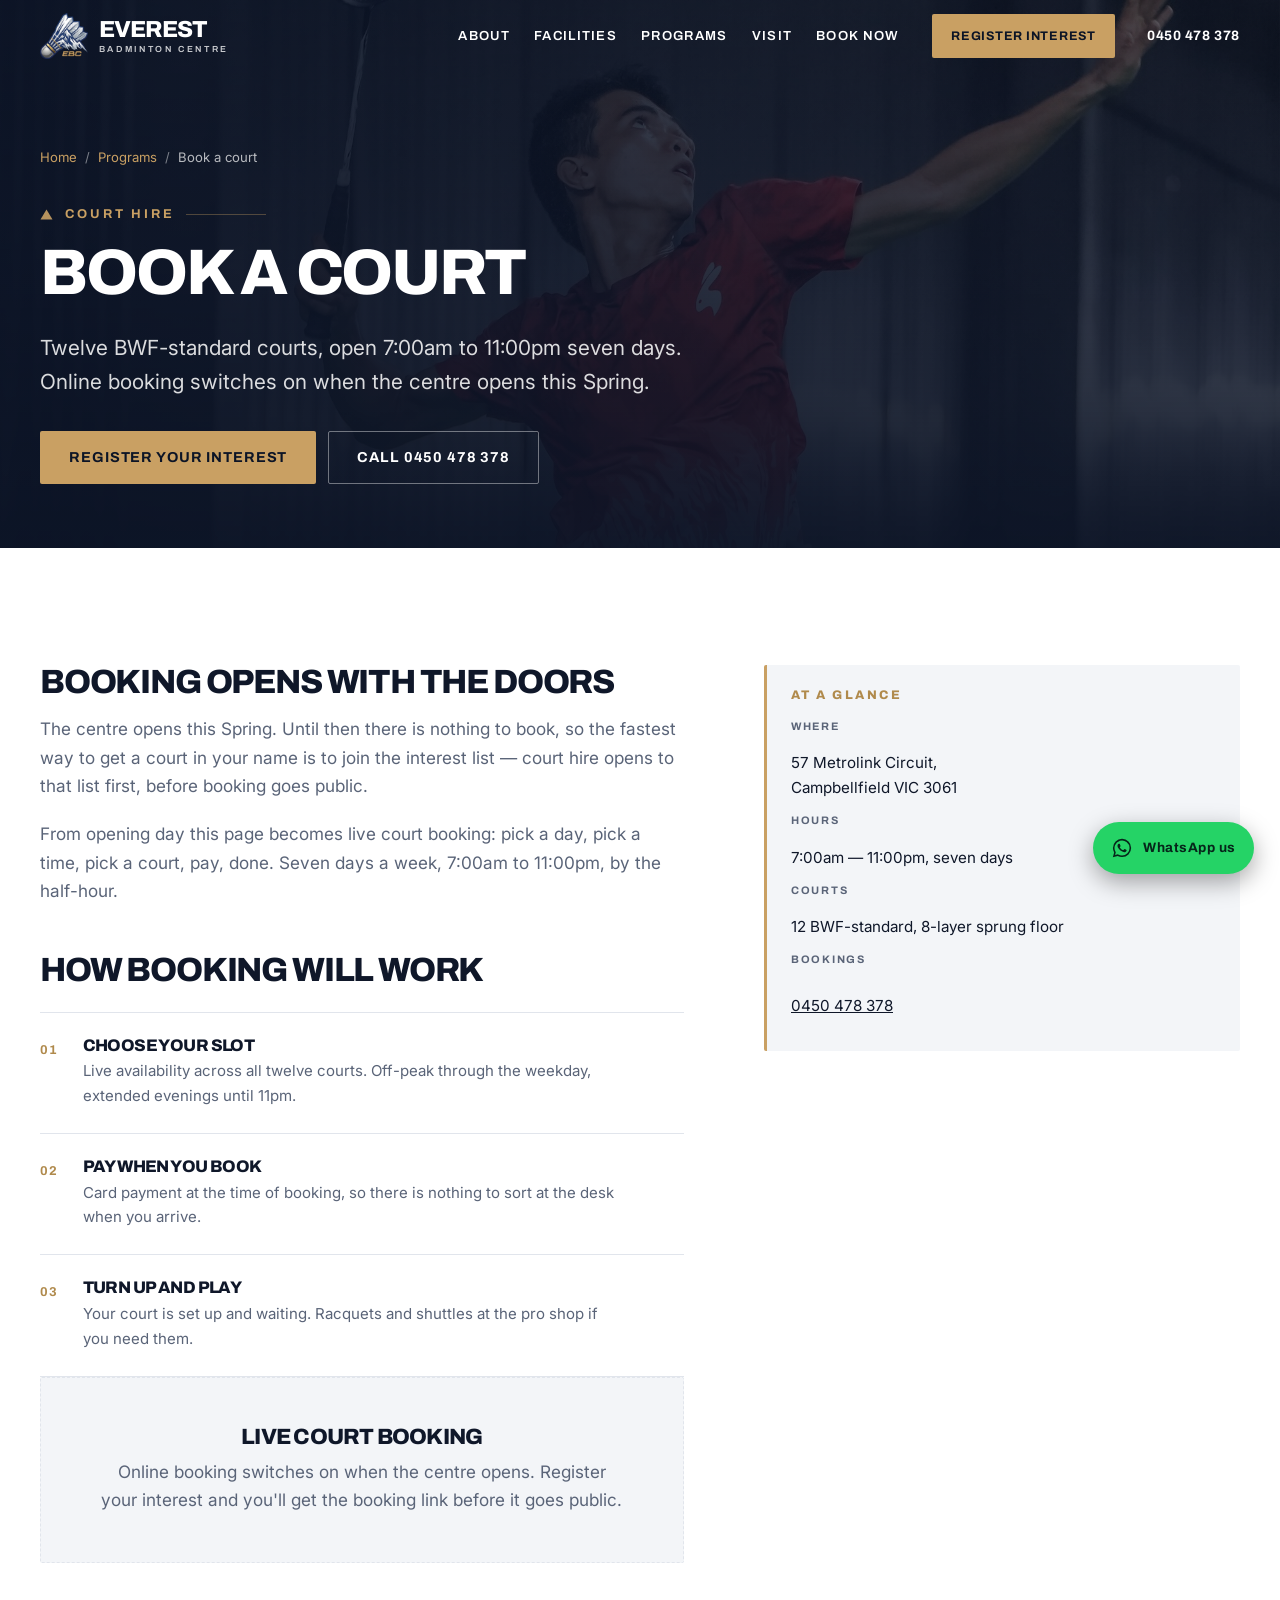
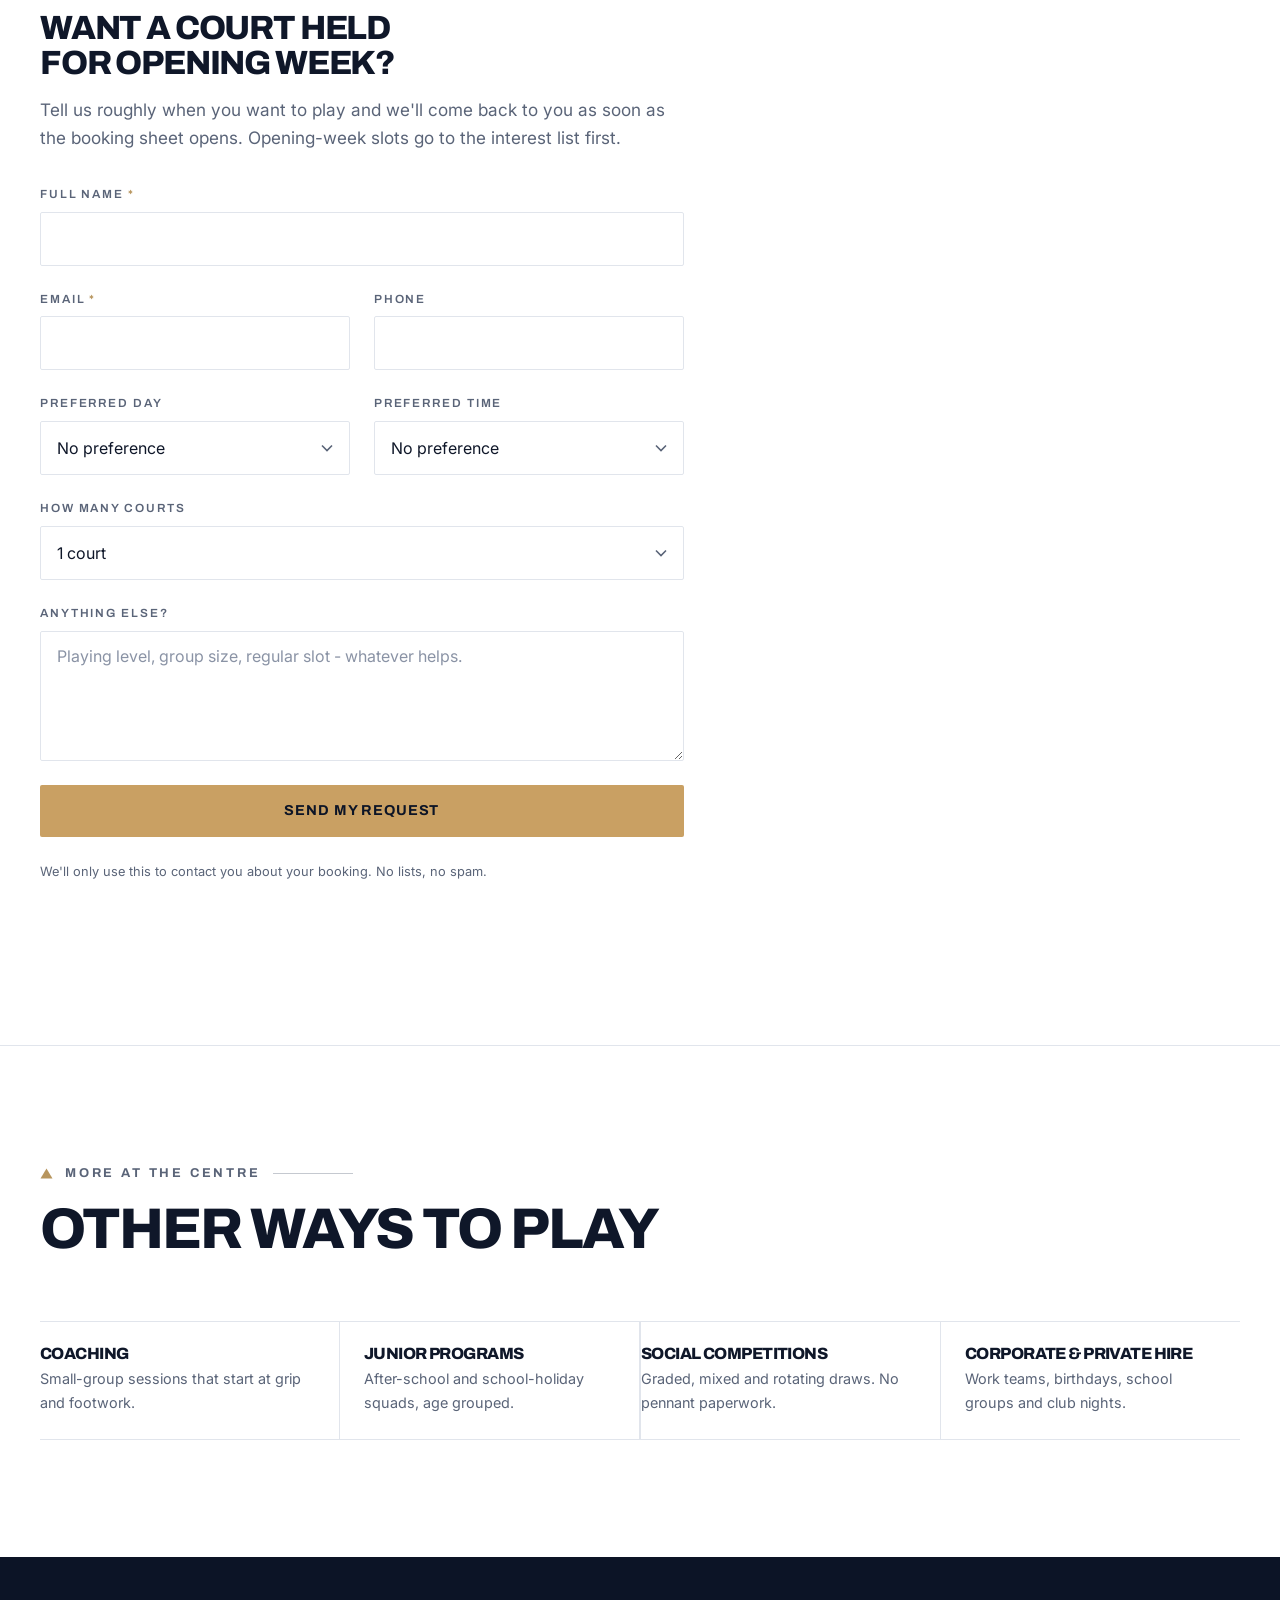
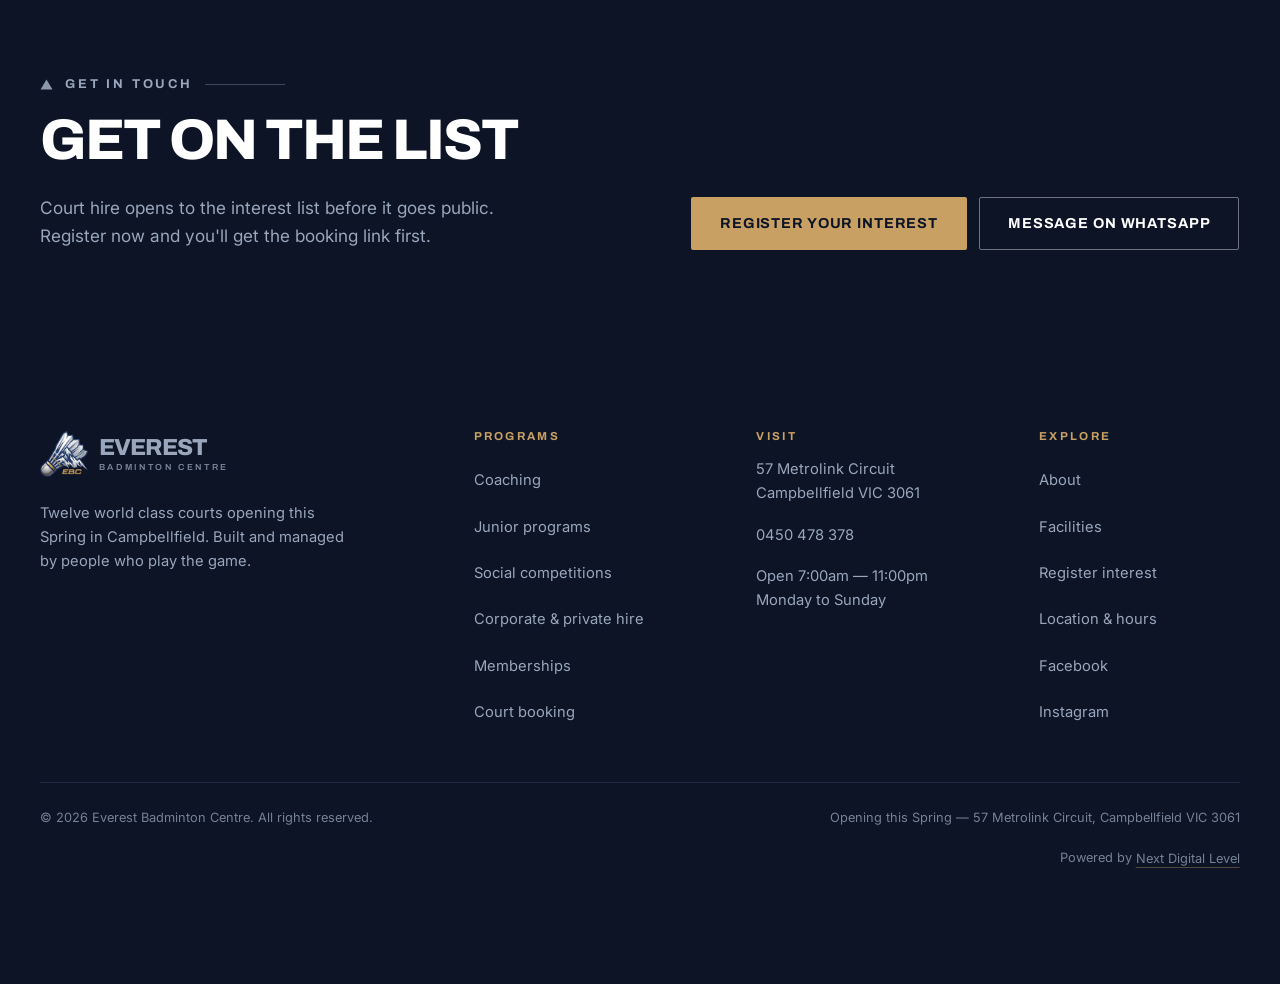
==== booking.html @ b243b45d "Add program pages, booking, WhatsApp button, working form and local SEO Delivers the code half of th" ====
<!DOCTYPE html>
<html lang="en-AU">
<head>
<meta charset="utf-8">
<meta name="viewport" content="width=device-width, initial-scale=1">

<title>Book a Court | Everest Badminton Centre, Campbellfield</title>
<meta name="description" content="Book a badminton court in Campbellfield. Twelve BWF-standard courts, open 7am to 11pm seven days. Online booking opens with the centre this Spring.">
<link rel="canonical" href="https://everestbadmintoncentre.com.au/booking.html">

<!-- Open Graph / social -->
<meta property="og:type" content="website">
<meta property="og:site_name" content="Everest Badminton Centre">
<meta property="og:title" content="Book a Court | Everest Badminton Centre, Campbellfield">
<meta property="og:description" content="Book a badminton court in Campbellfield. Twelve BWF-standard courts, open 7am to 11pm seven days. Online booking opens with the centre this Spring.">
<meta property="og:image" content="https://everestbadmintoncentre.com.au/assets/img/player-smash-closeup.jpg">
<meta property="og:url" content="https://everestbadmintoncentre.com.au/booking.html">
<meta property="og:locale" content="en_AU">
<meta name="twitter:card" content="summary_large_image">
<meta name="theme-color" content="#0C1426">

<link rel="icon" href="assets/img/favicon.svg" type="image/svg+xml">
<link rel="apple-touch-icon" href="assets/img/logo-mark.png">

<link rel="preconnect" href="https://fonts.googleapis.com">
<link rel="preconnect" href="https://fonts.gstatic.com" crossorigin>
<link href="https://fonts.googleapis.com/css2?family=Archivo:wght@500;600;700;800&family=Inter:wght@400;500;600&display=swap" rel="stylesheet">

<link rel="stylesheet" href="assets/css/style.css">

<!-- If JS is unavailable, scroll-reveal elements must not stay hidden. -->
<noscript><style>.reveal{opacity:1 !important;transform:none !important}</style></noscript>
<script type="application/ld+json">
{
  "@context": "https://schema.org",
  "@type": "WebPage",
  "name": "Court booking at Everest Badminton Centre",
  "description": "Book a badminton court at Everest Badminton Centre, Campbellfield.",
  "url": "https://everestbadmintoncentre.com.au/booking.html",
  "isPartOf": { "@type": "WebSite", "name": "Everest Badminton Centre", "url": "https://everestbadmintoncentre.com.au/" },
  "about": {
    "@type": "SportsActivityLocation",
    "name": "Everest Badminton Centre",
    "address": {
      "@type": "PostalAddress",
      "streetAddress": "57 Metrolink Circuit",
      "addressLocality": "Campbellfield",
      "addressRegion": "VIC",
      "postalCode": "3061",
      "addressCountry": "AU"
    },
    "telephone": "+61450478378"
  }
}
</script>
</head>

<body>

<a class="skip-link" href="#main">Skip to content</a>

<!-- ============================================================
     STICKY HEADER
     ============================================================ -->
<header class="site-header" id="siteHeader">
  <div class="shell header__inner">

    <a class="logo" href="index.html" aria-label="Everest Badminton Centre — home">
      <img class="logo__mark" src="assets/img/logo-mark.png" alt="" width="520" height="506" decoding="async">
      <span class="logo__type">
        <span class="logo__name">Everest</span>
        <span class="logo__sub">Badminton Centre</span>
      </span>
    </a>

    <nav class="nav" id="primaryNav" aria-label="Primary">
      <ul class="nav__list">
        <li><a href="index.html#about">About</a></li>
        <li><a href="index.html#facilities">Facilities</a></li>
        <li><a href="index.html#programs">Programs</a></li>
        <li><a href="index.html#contact">Visit</a></li>
        <li><a href="booking.html">Book Now</a></li>
      </ul>
      <a class="btn btn--accent btn--sm nav__cta" href="index.html#book">Register interest</a>
      <a class="nav__phone" href="tel:+61450478378">0450 478 378</a>
    </nav>

    <button class="burger" id="burger" type="button" aria-expanded="false" aria-controls="primaryNav" aria-label="Open menu">
      <span class="burger__bar"></span>
      <span class="burger__bar"></span>
    </button>

  </div>
</header>

<main id="main">

<!-- PAGE HERO -->
<section class="page-hero">
  <div class="page-hero__media">
    <img src="assets/img/player-smash-closeup.jpg" alt="A player reaching high into an overhead smash on an indoor court" width="2000" height="1200" fetchpriority="high" decoding="async">
  </div>
  <div class="shell">
    <nav class="crumbs" aria-label="Breadcrumb">
      <ol>
        <li><a href="index.html">Home</a></li>
        <li><a href="index.html#programs">Programs</a></li>
        <li><span aria-current="page">Book a court</span></li>
      </ol>
    </nav>
    <p class="eyebrow eyebrow--light"><span class="eyebrow__peak" aria-hidden="true"></span>Court hire</p>
    <h1 class="page-hero__title">Book a court</h1>
    <p class="page-hero__lede">Twelve BWF-standard courts, open 7:00am to 11:00pm seven days. Online booking switches on when the centre opens this Spring.</p>
    <div class="page-hero__actions">
      <a class="btn btn--accent" href="index.html#book">Register your interest</a>
      <a class="btn btn--ghost" href="tel:+61450478378">Call 0450 478 378</a>
    </div>
  </div>
</section>

<!-- PRE-OPENING NOTICE + BOOKING SLOT -->
<section class="section section--light">
  <div class="shell page-grid">
    <div class="prose reveal">

      <h2>Booking opens with the doors</h2>
      <p>The centre opens this Spring. Until then there is nothing to book, so the fastest way to get a court
        in your name is to join the interest list — court hire opens to that list first, before booking goes
        public.</p>
      <p>From opening day this page becomes live court booking: pick a day, pick a time, pick a court, pay,
        done. Seven days a week, 7:00am to 11:00pm, by the half-hour.</p>

      <h2>How booking will work</h2>
      <ol class="steps">
        <li><span class="steps__n">01</span>
          <div><h3>Choose your slot</h3>
          <p>Live availability across all twelve courts. Off-peak through the weekday, extended evenings until
            11pm.</p></div></li>
        <li><span class="steps__n">02</span>
          <div><h3>Pay when you book</h3>
          <p>Card payment at the time of booking, so there is nothing to sort at the desk when you arrive.</p></div></li>
        <li><span class="steps__n">03</span>
          <div><h3>Turn up and play</h3>
          <p>Your court is set up and waiting. Racquets and shuttles at the pro shop if you need them.</p></div></li>
      </ol>

      <!-- ============================================================
           COURT BOOKING SYSTEM
           Drop the provider's embed (iframe or script) inside this
           block when the booking account is live, then delete the
           .booking-slot placeholder below.
           ============================================================ -->
      <div class="booking-slot" id="bookingEmbed">
        <h2>Live court booking</h2>
        <p>Online booking switches on when the centre opens. Register your interest and you'll get the booking
          link before it goes public.</p>
      </div>

      <h2>Want a court held for opening week?</h2>
      <p>Tell us roughly when you want to play and we'll come back to you as soon as the booking sheet opens.
        Opening-week slots go to the interest list first.</p>

      <form class="form form--light reveal" id="bookingForm" novalidate>
        <div class="form__row">
          <label for="b-name">Full name <span aria-hidden="true">*</span></label>
          <input type="text" id="b-name" name="name" autocomplete="name" required>
        </div>

        <div class="form__split">
          <div class="form__row">
            <label for="b-email">Email <span aria-hidden="true">*</span></label>
            <input type="email" id="b-email" name="email" autocomplete="email" required>
          </div>
          <div class="form__row">
            <label for="b-phone">Phone</label>
            <input type="tel" id="b-phone" name="phone" autocomplete="tel" inputmode="tel">
          </div>
        </div>

        <div class="form__split">
          <div class="form__row">
            <label for="b-day">Preferred day</label>
            <select id="b-day" name="day">
              <option value="">No preference</option>
              <option>Monday</option><option>Tuesday</option><option>Wednesday</option>
              <option>Thursday</option><option>Friday</option><option>Saturday</option><option>Sunday</option>
            </select>
          </div>
          <div class="form__row">
            <label for="b-time">Preferred time</label>
            <select id="b-time" name="time">
              <option value="">No preference</option>
              <option>Morning (7am - 12pm)</option>
              <option>Afternoon (12pm - 4pm)</option>
              <option>Evening (4pm - 11pm)</option>
            </select>
          </div>
        </div>

        <div class="form__row">
          <label for="b-courts">How many courts</label>
          <select id="b-courts" name="courts">
            <option>1 court</option><option>2 courts</option><option>3 to 5 courts</option>
            <option>6 or more (group or corporate)</option>
          </select>
        </div>

        <div class="form__row">
          <label for="b-message">Anything else?</label>
          <textarea id="b-message" name="message" rows="4"
                    placeholder="Playing level, group size, regular slot - whatever helps."></textarea>
        </div>

        <button class="btn btn--accent btn--full" type="submit">Send my request</button>
        <p class="form__fine">We'll only use this to contact you about your booking. No lists, no spam.</p>
        <p class="form__status" id="bookingStatus" role="status" aria-live="polite"></p>
      </form>

    </div>

    <aside class="page-grid__aside reveal">
      <div class="factcard">
        <h2>At a glance</h2>
        <dl>
          <dt>Where</dt>
          <dd>57 Metrolink Circuit,<br>Campbellfield VIC 3061</dd>
          <dt>Hours</dt>
          <dd>7:00am &mdash; 11:00pm, seven days</dd>
          <dt>Courts</dt>
          <dd>12 BWF-standard, 8-layer sprung floor</dd>
          <dt>Bookings</dt>
          <dd><a href="tel:+61450478378">0450 478 378</a></dd>
        </dl>
      </div>
    </aside>
  </div>
</section>

<!-- CROSS LINKS -->
<section class="section section--light">
  <div class="shell">
    <div class="section__head reveal">
      <p class="eyebrow"><span class="eyebrow__peak" aria-hidden="true"></span>More at the centre</p>
      <h2 class="h2">Other ways to play</h2>
    </div>
    <div class="crosslinks">
      <a class="crosslink reveal" href="coaching.html">
        <h3>Coaching</h3>
        <p>Small-group sessions that start at grip and footwork.</p>
      </a>
      <a class="crosslink reveal" href="juniors.html">
        <h3>Junior programs</h3>
        <p>After-school and school-holiday squads, age grouped.</p>
      </a>
      <a class="crosslink reveal" href="social-competitions.html">
        <h3>Social competitions</h3>
        <p>Graded, mixed and rotating draws. No pennant paperwork.</p>
      </a>
      <a class="crosslink reveal" href="corporate.html">
        <h3>Corporate &amp; private hire</h3>
        <p>Work teams, birthdays, school groups and club nights.</p>
      </a>
    </div>
  </div>
</section>

<!-- CLOSING CTA -->
<section class="cta-band">
  <div class="shell cta-band__inner">
    <div class="reveal">
      <p class="eyebrow eyebrow--light"><span class="eyebrow__peak" aria-hidden="true"></span>Get in touch</p>
      <h2 class="h2 h2--light">Get on the list</h2>
      <p>Court hire opens to the interest list before it goes public. Register now and you'll get the booking link first.</p>
    </div>
    <div class="cta-band__actions reveal">
      <a class="btn btn--accent" href="index.html#book">Register your interest</a>
      <a class="btn btn--ghost" href="https://wa.me/61450478378" target="_blank" rel="noopener">Message on WhatsApp</a>
    </div>
  </div>
</section>
</main>

<!-- ============================================================
     FOOTER
     ============================================================ -->
<footer class="site-footer">
  <div class="shell">

    <div class="footer__top">

      <div class="footer__brand">
        <a class="logo logo--footer" href="index.html" aria-label="Everest Badminton Centre — home">
          <img class="logo__mark" src="assets/img/logo-mark.png" alt="" width="520" height="506" loading="lazy" decoding="async">
          <span class="logo__type">
            <span class="logo__name">Everest</span>
            <span class="logo__sub">Badminton Centre</span>
          </span>
        </a>
        <p class="footer__blurb">Twelve world class courts opening this Spring in Campbellfield. Built and
          managed by people who play the game.</p>
      </div>

      <nav class="footer__nav" aria-label="Programs">
        <h2 class="footer__h">Programs</h2>
        <ul>
          <li><a href="coaching.html">Coaching</a></li>
          <li><a href="juniors.html">Junior programs</a></li>
          <li><a href="social-competitions.html">Social competitions</a></li>
          <li><a href="corporate.html">Corporate &amp; private hire</a></li>
          <li><a href="memberships.html">Memberships</a></li>
          <li><a href="booking.html">Court booking</a></li>
        </ul>
      </nav>

      <div class="footer__col">
        <h2 class="footer__h">Visit</h2>
        <address>
          57 Metrolink Circuit<br>
          Campbellfield VIC 3061
        </address>
        <p><a href="tel:+61450478378">0450 478 378</a></p>
        <p class="footer__hours">Open 7:00am — 11:00pm<br>Monday to Sunday</p>
      </div>

      <div class="footer__col">
        <h2 class="footer__h">Explore</h2>
        <ul>
          <li><a href="index.html#about">About</a></li>
          <li><a href="index.html#facilities">Facilities</a></li>
          <li><a href="index.html#book">Register interest</a></li>
          <li><a href="index.html#contact">Location &amp; hours</a></li>
          <li><a href="https://www.facebook.com/profile.php?id=61590398226767" target="_blank" rel="noopener noreferrer">Facebook</a></li>
          <li><a href="https://www.instagram.com/ebc.everestbadminton/" target="_blank" rel="noopener noreferrer">Instagram</a></li>
        </ul>
      </div>

    </div>

    <div class="footer__base">
      <p>&copy; <span id="year">2026</span> Everest Badminton Centre. All rights reserved.</p>
      <p class="footer__abn">Opening this Spring — 57 Metrolink Circuit, Campbellfield VIC 3061</p>
      <p class="footer__credit">
        Powered by
        <a href="https://nextdigitalevel.com/" target="_blank" rel="noopener">Next Digital Level</a>
      </p>
    </div>

  </div>
</footer>

<!-- Mobile overlay menu -->
<div class="overlay" id="overlay" hidden>
  <nav class="overlay__nav" aria-label="Mobile">
    <ul>
      <li><a href="index.html#about">About</a></li>
      <li><a href="index.html#facilities">Facilities</a></li>
      <li><a href="index.html#programs">Programs</a></li>
      <li><a href="index.html#contact">Visit</a></li>
      <li><a href="booking.html">Book Now</a></li>
    </ul>
    <a class="btn btn--accent" href="index.html#book">Register your interest</a>
    <a class="overlay__phone" href="tel:+61450478378">0450 478 378</a>
  </nav>
</div>

<!-- Sticky announcement bar, mobile only -->
<div class="sticky-bar" aria-label="Opening announcement">
  <p><strong>Opening this Spring</strong> — 57 Metrolink Circuit, Campbellfield VIC 3061</p>
  <a class="sticky-bar__cta" href="index.html#book">Register</a>
</div>

<!-- WhatsApp enquiry button -->
<a class="wa-float" id="waFloat"
   href="https://wa.me/61450478378?text=Hi%20Everest%20Badminton%20Centre%2C%20I%27d%20like%20to%20ask%20about%20"
   target="_blank" rel="noopener" aria-label="Message us on WhatsApp">
  <svg viewBox="0 0 24 24" aria-hidden="true" focusable="false">
    <path d="M12.04 2A9.9 9.9 0 0 0 2.1 11.9a9.8 9.8 0 0 0 1.36 4.98L2 22l5.25-1.37a9.9 9.9 0 0 0 4.79 1.22h.01a9.9 9.9 0 0 0 9.93-9.9A9.9 9.9 0 0 0 12.04 2Zm0 18.13h-.01a8.2 8.2 0 0 1-4.19-1.15l-.3-.18-3.12.82.83-3.04-.2-.31a8.2 8.2 0 1 1 15.2-4.37 8.22 8.22 0 0 1-8.21 8.23Zm4.51-6.16c-.25-.12-1.46-.72-1.69-.8-.22-.09-.39-.13-.55.12s-.63.8-.77.96-.28.19-.53.06a6.74 6.74 0 0 1-1.98-1.22 7.44 7.44 0 0 1-1.37-1.71c-.14-.25-.01-.38.11-.5s.25-.28.37-.43a1.7 1.7 0 0 0 .25-.41.46.46 0 0 0-.02-.44c-.06-.12-.55-1.34-.76-1.83s-.4-.42-.55-.43h-.47a.9.9 0 0 0-.65.3 2.75 2.75 0 0 0-.86 2.05 4.78 4.78 0 0 0 1 2.53 10.94 10.94 0 0 0 4.19 3.7c.58.26 1.04.41 1.4.52a3.36 3.36 0 0 0 1.54.1 2.53 2.53 0 0 0 1.65-1.17 2.05 2.05 0 0 0 .14-1.16c-.06-.11-.22-.17-.47-.29Z"/>
  </svg>
  <span class="wa-float__label">WhatsApp us</span>
</a>

<script src="assets/js/main.js"></script>
</body>
</html>
---- assets/css/style.css ----
/* =============================================================
   Everest Badminton Centre — sample homepage
   Mobile-first. Custom properties for colour, type and spacing.
   ============================================================= */

/* -------------------------------------------------------------
   1. TOKENS
   ------------------------------------------------------------- */
:root {
  /* Base — deep navy charcoal, drawn from the EBC logo */
  --ink:          #0C1426;   /* page base dark            */
  --ink-2:        #131D33;   /* raised dark surface       */
  --ink-3:        #1E2A44;   /* hairlines on dark         */
  --slate:        #2C3A57;   /* muted dark accent         */

  /* Brand navy from the logo */
  --navy:         #17386A;
  --navy-deep:    #0C183C;

  /* Light surfaces */
  --paper:        #FFFFFF;
  --paper-2:      #F3F5F8;   /* barely-there cool grey    */
  --rule:         #E1E5EC;   /* hairline on light         */

  /* Type */
  --text:         #0F1729;
  --text-muted:   #5A6478;
  --text-on-dark: #E9ECF2;
  --text-on-dark-muted: #99A6BC;

  /* Accent — the gold from the logo's EBC mark */
  --accent:       #C9A063;
  --accent-deep:  #B08A4C;
  --accent-soft:  #E3C892;
  --accent-ink:   #0C1426;   /* text sitting on accent    */

  /* Deep navy used for the full-width photo band */
  --court:        #0C2244;

  /* Type scale — fluid */
  --fs-eyebrow:  clamp(0.72rem, 0.68rem + 0.18vw, 0.8rem);
  --fs-body:     clamp(1rem,    0.96rem + 0.2vw,  1.075rem);
  --fs-lede:     clamp(1.08rem, 1rem    + 0.42vw, 1.3rem);
  --fs-h3:       clamp(1.15rem, 1.06rem + 0.4vw,  1.4rem);
  /* Mins are deliberately conservative so a wide fallback font during FOUT
     still fits a 375px viewport without breaking words. */
  --fs-h2:       clamp(1.9rem,  1.5rem  + 2.6vw,  3.9rem);
  --fs-h1:       clamp(2.3rem,  1.6rem  + 4.9vw,  6.4rem);
  --fs-stat:     clamp(3rem,    1.9rem  + 4.4vw,  5.6rem);

  /* Spacing */
  --sp-1: 0.5rem;
  --sp-2: 1rem;
  --sp-3: 1.5rem;
  --sp-4: 2rem;
  --sp-5: 3rem;
  --sp-6: 4rem;
  --sp-7: 6rem;
  --section-y: clamp(4.25rem, 2.5rem + 6vw, 8.5rem);

  /* Layout */
  --shell:      1280px;
  --gutter:     clamp(1.15rem, 0.6rem + 2.4vw, 3.5rem);
  --header-h:   72px;

  --ease: cubic-bezier(.22, .61, .36, 1);
}

/* -------------------------------------------------------------
   2. RESET / BASE
   ------------------------------------------------------------- */
*, *::before, *::after { box-sizing: border-box; }

html {
  scroll-behavior: smooth;
  scroll-padding-top: calc(var(--header-h) + 12px);
  -webkit-text-size-adjust: 100%;
}

body {
  margin: 0;
  background: var(--paper);
  color: var(--text);
  font-family: "Inter", system-ui, -apple-system, "Segoe UI", sans-serif;
  font-size: var(--fs-body);
  line-height: 1.65;
  font-weight: 400;
  -webkit-font-smoothing: antialiased;
  overflow-x: hidden; /* belt-and-braces against horizontal scroll */
}

img, svg, iframe { display: block; max-width: 100%; }
img { height: auto; }

a { color: inherit; }

h1, h2, h3, h4 {
  font-family: "Archivo", "Inter", system-ui, sans-serif;
  font-weight: 800;
  line-height: 1.02;
  letter-spacing: -0.035em;
  text-transform: uppercase;
  margin: 0;
  text-wrap: balance;
  /* safety net: a wide fallback font during FOUT must wrap, never clip */
  overflow-wrap: break-word;
}

p { margin: 0 0 1.15em; }
p:last-child { margin-bottom: 0; }

ul, ol { margin: 0; padding: 0; list-style: none; }

button, input, select, textarea { font: inherit; color: inherit; }

/* Accessibility helpers */
.visually-hidden {
  position: absolute; width: 1px; height: 1px;
  padding: 0; margin: -1px; overflow: hidden;
  clip: rect(0 0 0 0); white-space: nowrap; border: 0;
}

.skip-link {
  position: absolute; left: var(--sp-2); top: -100px; z-index: 200;
  background: var(--accent); color: var(--accent-ink);
  padding: 0.85rem 1.25rem; font-weight: 600; text-decoration: none;
  border-radius: 2px; transition: top .2s var(--ease);
}
.skip-link:focus { top: var(--sp-2); }

:focus-visible {
  outline: 3px solid var(--accent);
  outline-offset: 3px;
  border-radius: 2px;
}
/* On light sections the gold outline needs a dark companion for contrast */
.section--light :focus-visible {
  outline-color: var(--text);
  box-shadow: 0 0 0 6px rgba(201, 160, 99, .55);
}

/* -------------------------------------------------------------
   3. LAYOUT PRIMITIVES
   ------------------------------------------------------------- */
.shell {
  width: 100%;
  max-width: var(--shell);
  margin-inline: auto;
  padding-inline: var(--gutter);
}

.section { padding-block: var(--section-y); }
.section--light { background: var(--paper); color: var(--text); }
.section--dark  { background: var(--ink);   color: var(--text-on-dark); }

/* Heavy horizontal rule between light sections */
.section--light + .section--light { border-top: 1px solid var(--rule); }

.section__head { max-width: 62ch; margin-bottom: clamp(2.5rem, 1.5rem + 3vw, 4.5rem); }
.section__head-note { color: var(--text-muted); font-size: var(--fs-lede); max-width: 46ch; }
.section--dark .section__head-note { color: var(--text-on-dark-muted); }

.section__head--split { max-width: none; display: grid; gap: var(--sp-3); }
@media (min-width: 900px) {
  .section__head--split {
    grid-template-columns: minmax(0, 1.15fr) minmax(0, 0.85fr);
    gap: clamp(2rem, 1rem + 4vw, 5rem);
    align-items: end;
  }
  /* the supporting note sits on the baseline of the heading, not under it */
  .section__head--split .section__head-note { padding-bottom: 0.4rem; }
}

.eyebrow {
  font-family: "Archivo", sans-serif;
  font-size: var(--fs-eyebrow);
  font-weight: 700;
  letter-spacing: 0.22em;
  text-transform: uppercase;
  color: var(--text-muted);
  margin: 0 0 var(--sp-2);
  display: flex; align-items: center; gap: 0.75rem;
}
.eyebrow::after {
  content: ""; height: 1px; flex: 1 1 auto; max-width: 80px;
  background: currentColor; opacity: .35;
}
.eyebrow--light { color: var(--accent); }

/* Small summit glyph — carries the Everest mark through every section label */
.eyebrow__peak {
  flex: none; width: 13px; height: 11px; background: currentColor;
  -webkit-mask: url("data:image/svg+xml,%3Csvg xmlns='http://www.w3.org/2000/svg' viewBox='0 0 26 22'%3E%3Cpath d='M13 1 L25 21 H1 Z' fill='black'/%3E%3C/svg%3E") center / contain no-repeat;
          mask: url("data:image/svg+xml,%3Csvg xmlns='http://www.w3.org/2000/svg' viewBox='0 0 26 22'%3E%3Cpath d='M13 1 L25 21 H1 Z' fill='black'/%3E%3C/svg%3E") center / contain no-repeat;
  opacity: .9;
}
.eyebrow:not(.eyebrow--light) .eyebrow__peak { color: var(--accent-deep); background: var(--accent-deep); }

.h2 { font-size: var(--fs-h2); margin-bottom: var(--sp-3); }
.h2--light { color: #fff; }

/* -------------------------------------------------------------
   4. BUTTONS
   ------------------------------------------------------------- */
.btn {
  display: inline-flex; align-items: center; justify-content: center;
  min-height: 52px;            /* >= 44px tap target */
  padding: 0.85rem 1.75rem;
  font-family: "Archivo", sans-serif;
  font-weight: 700; font-size: 0.9rem;
  letter-spacing: 0.06em; text-transform: uppercase;
  text-decoration: none; border: 1px solid transparent; border-radius: 2px;
  cursor: pointer;
  transition: background-color .25s var(--ease), color .25s var(--ease),
              border-color .25s var(--ease), transform .25s var(--ease);
}
.btn--accent { background: var(--accent); color: var(--accent-ink); }
.btn--accent:hover { background: var(--accent-deep); }

.btn--ghost { background: transparent; color: #fff; border-color: rgba(255,255,255,.4); }
.btn--ghost:hover { border-color: #fff; background: rgba(255,255,255,.08); }

.btn--dark { background: var(--ink); color: #fff; }
.btn--dark:hover { background: var(--slate); }

.btn--sm { min-height: 44px; padding: 0.55rem 1.15rem; font-size: 0.78rem; }
.btn--full { width: 100%; }

/* -------------------------------------------------------------
   5. LOGO LOCKUP
   ------------------------------------------------------------- */
.logo {
  display: inline-flex; align-items: center; gap: 0.7rem;
  min-height: 44px;              /* tap target */
  text-decoration: none; color: inherit;
}
/* Client-supplied EBC mark (transparent PNG) */
.logo__mark { width: auto; height: 40px; flex: none; }
@media (min-width: 640px) { .logo__mark { height: 46px; } }
.logo__type { display: flex; flex-direction: column; line-height: 1; }
.logo__name {
  font-family: "Archivo", sans-serif; font-weight: 800;
  font-size: 1.28rem; letter-spacing: -0.035em; text-transform: uppercase;
}
.logo__sub {
  font-family: "Archivo", sans-serif; font-weight: 600;
  font-size: 0.5rem; letter-spacing: 0.3em; text-transform: uppercase;
  margin-top: 4px; opacity: .78;
}
@media (min-width: 640px) {
  .logo__name { font-size: 1.45rem; }
  .logo__sub  { font-size: 0.55rem; }
}

/* -------------------------------------------------------------
   6. HEADER + NAV
   ------------------------------------------------------------- */
.site-header {
  position: fixed; inset: 0 0 auto 0; z-index: 100;
  color: #fff;
  background: transparent;
  border-bottom: 1px solid transparent;
  transition: background-color .35s var(--ease), border-color .35s var(--ease);
}
.site-header.is-solid {
  background: rgba(14, 17, 22, .94);
  backdrop-filter: blur(12px);
  border-bottom-color: var(--ink-3);
}

.header__inner {
  min-height: var(--header-h);
  display: flex; align-items: center; justify-content: space-between; gap: var(--sp-3);
}

.nav { display: none; }

.nav__list { display: flex; align-items: center; gap: clamp(1rem, 0.3rem + 1.5vw, 2rem); }
.nav__list a {
  position: relative;
  font-family: "Archivo", sans-serif; font-weight: 600;
  font-size: 0.82rem; letter-spacing: 0.1em; text-transform: uppercase;
  text-decoration: none; display: inline-flex; align-items: center;
  min-height: 44px;              /* tap target */
}
.nav__list a::after {
  content: ""; position: absolute; left: 0; bottom: 0;
  width: 100%; height: 2px; background: var(--accent);
  transform: scaleX(0); transform-origin: left;
  transition: transform .3s var(--ease);
}
.nav__list a:hover::after,
.nav__list a.is-active::after { transform: scaleX(1); }

.nav__phone {
  font-family: "Archivo", sans-serif; font-weight: 700;
  font-size: 0.85rem; letter-spacing: 0.04em; text-decoration: none;
  display: none; align-items: center; min-height: 44px;   /* tap target */
}
.nav__phone:hover { color: var(--accent); }

@media (min-width: 960px) {
  .nav { display: flex; align-items: center; gap: var(--sp-4); }
}
@media (min-width: 1180px) {
  .nav__phone { display: inline-flex; }
}

/* Hamburger — two bars, morphs to a cross */
.burger {
  width: 48px; height: 48px; margin-right: -10px;
  display: grid; place-content: center; gap: 7px;
  background: none; border: 0; cursor: pointer; color: #fff;
}
.burger__bar {
  display: block; width: 26px; height: 2px; background: currentColor;
  transition: transform .3s var(--ease), opacity .2s var(--ease);
}
.burger.is-open .burger__bar:nth-child(1) { transform: translateY(4.5px) rotate(45deg); }
.burger.is-open .burger__bar:nth-child(2) { transform: translateY(-4.5px) rotate(-45deg); }
@media (min-width: 960px) { .burger { display: none; } }

/* Full-screen overlay menu */
.overlay {
  position: fixed; inset: 0; z-index: 90;
  background: var(--ink);
  display: grid; place-items: center;
  opacity: 0;
  pointer-events: none;   /* must never intercept clicks while closed */
  transition: opacity .3s var(--ease);
}
/* The `hidden` attribute has to beat the `display: grid` above. Without this
   the closed overlay still covers the page and swallows every click, because
   the UA rule [hidden]{display:none} loses to a class selector. */
.overlay[hidden] { display: none; }
.overlay.is-open { opacity: 1; pointer-events: auto; }
.overlay__nav {
  display: flex; flex-direction: column; align-items: flex-start;
  gap: var(--sp-3); padding: var(--gutter); width: 100%; max-width: 460px;
}
.overlay__nav ul { display: flex; flex-direction: column; gap: 0.25rem; width: 100%; margin-bottom: var(--sp-2); }
.overlay__nav ul a {
  display: block; padding: 0.6rem 0;
  font-family: "Archivo", sans-serif; font-weight: 800;
  font-size: clamp(2rem, 1.2rem + 3.4vw, 2.9rem);
  letter-spacing: -0.035em; text-transform: uppercase;
  color: #fff; text-decoration: none;
  transition: color .2s var(--ease);
}
.overlay__nav ul a:hover { color: var(--accent); }
.overlay__phone {
  font-family: "Archivo", sans-serif; font-weight: 700;
  letter-spacing: 0.08em; color: var(--text-on-dark-muted); text-decoration: none;
  min-height: 44px; display: inline-flex; align-items: center;
}
body.is-locked { overflow: hidden; }

/* -------------------------------------------------------------
   7. HERO
   ------------------------------------------------------------- */
.hero {
  position: relative;
  min-height: 100svh;
  display: flex; align-items: flex-end;
  padding-block: calc(var(--header-h) + var(--sp-6)) var(--sp-6);
  background: var(--ink); color: #fff;
  overflow: hidden;
}
.hero__media { position: absolute; inset: 0; z-index: 0; }
.hero__media img {
  width: 100%; height: 100%;
  object-fit: cover; object-position: 62% center;
  animation: heroZoom 24s var(--ease) forwards;
}
@keyframes heroZoom { from { transform: scale(1.001); } to { transform: scale(1.09); } }

/* Dark gradient overlay — vertical for legibility, horizontal for the text side */
.hero__media::after {
  content: ""; position: absolute; inset: 0;
  background:
    linear-gradient(to top,   rgba(14,17,22,.96) 0%, rgba(14,17,22,.55) 42%, rgba(14,17,22,.25) 70%, rgba(14,17,22,.6) 100%),
    linear-gradient(to right, rgba(14,17,22,.85) 0%, rgba(14,17,22,.25) 55%, rgba(14,17,22,0) 100%);
}

.hero__inner { position: relative; z-index: 1; width: 100%; }
/* Full width on mobile — the headline's own <br>s control the stack.
   Capping this in `ch` squeezes the h1 into mid-word breaks. */
.hero__content { max-width: 100%; }
@media (min-width: 560px) { .hero__content { max-width: 34rem; } }

/* Squared block while the text wraps on narrow screens; a pill once it fits
   on one line. A 100px radius on wrapped text reads as a blob. */
.badge {
  display: inline-flex; align-items: flex-start; gap: 0.6rem;
  padding: 0.55rem 0.95rem 0.55rem 0.8rem;
  border: 1px solid rgba(201,160,99,.45);
  background: rgba(201,160,99,.08);
  color: var(--accent);
  font-family: "Archivo", sans-serif; font-weight: 700;
  font-size: 0.72rem; letter-spacing: 0.16em; line-height: 1.5;
  text-transform: uppercase;
  border-radius: 4px; margin-bottom: var(--sp-3);
  max-width: 100%;
}
.badge__dot { margin-top: 0.45em; }

@media (min-width: 1080px) {
  .badge { align-items: center; border-radius: 100px; white-space: nowrap; }
  .badge__dot { margin-top: 0; }
}
.badge__dot {
  width: 7px; height: 7px; border-radius: 50%; background: var(--accent);
  box-shadow: 0 0 0 0 rgba(201,160,99,.7);
  animation: pulse 2.6s ease-out infinite;
}
@keyframes pulse {
  0%   { box-shadow: 0 0 0 0 rgba(201,160,99,.6); }
  70%  { box-shadow: 0 0 0 9px rgba(201,160,99,0); }
  100% { box-shadow: 0 0 0 0 rgba(201,160,99,0); }
}

.hero__title {
  font-size: var(--fs-h1);
  letter-spacing: -0.05em;
  margin-bottom: var(--sp-3);
}
.hero__title em { font-style: normal; color: var(--accent); }

.hero__lede {
  font-size: var(--fs-lede);
  color: rgba(255,255,255,.82);
  max-width: 46ch;
  margin-bottom: var(--sp-4);
}

/* Three engineered-for points under the hero lede */
.hero__points {
  display: grid; gap: 0.6rem;
  margin: 0 0 var(--sp-4); max-width: 52ch;
}
.hero__points li {
  position: relative; padding-left: 1.6rem;
  font-size: 0.95rem; line-height: 1.5; color: rgba(255,255,255,.78);
}
.hero__points li::before {
  content: ""; position: absolute; left: 0; top: 0.5em;
  width: 11px; height: 9px; background: var(--accent);
  -webkit-mask: url("data:image/svg+xml,%3Csvg xmlns='http://www.w3.org/2000/svg' viewBox='0 0 26 22'%3E%3Cpath d='M13 1 L25 21 H1 Z' fill='black'/%3E%3C/svg%3E") center / contain no-repeat;
          mask: url("data:image/svg+xml,%3Csvg xmlns='http://www.w3.org/2000/svg' viewBox='0 0 26 22'%3E%3Cpath d='M13 1 L25 21 H1 Z' fill='black'/%3E%3C/svg%3E") center / contain no-repeat;
}
.hero__points strong {
  display: block; color: #fff; font-weight: 600;
  font-family: "Archivo", sans-serif; letter-spacing: -0.005em;
}

.hero__actions { display: flex; flex-wrap: wrap; gap: 0.75rem; }

/* Meta rail — stacks under the hero copy on small screens */
.hero__rail {
  display: grid; gap: var(--sp-3);
  margin-top: var(--sp-6);
  padding-top: var(--sp-3);
  border-top: 1px solid rgba(255,255,255,.18);
}
.rail__label {
  display: block;
  font-family: "Archivo", sans-serif; font-weight: 700;
  font-size: 0.66rem; letter-spacing: 0.24em; text-transform: uppercase;
  color: var(--accent); margin-bottom: 0.35rem;
}
.rail__value { display: block; font-size: 0.92rem; line-height: 1.5; color: rgba(255,255,255,.86); }
.rail__value a {
  text-decoration: none;
  display: inline-flex; align-items: center; min-height: 44px; /* tap target */
}
.rail__value a:hover { color: var(--accent); }

@media (min-width: 560px) {
  .hero__rail { grid-template-columns: repeat(3, 1fr); gap: var(--sp-4); }
}
@media (min-width: 1024px) {
  .hero__inner {
    display: grid;
    grid-template-columns: minmax(0, 1fr) auto;
    align-items: end; gap: var(--sp-6);
  }
  .hero__content { max-width: none; }
  .hero__rail {
    grid-template-columns: 1fr;
    width: 250px; margin-top: 0;
    border-top: 0; border-left: 1px solid rgba(255,255,255,.18);
    padding: 0.35rem 0 0.35rem var(--sp-3);
  }
}

/* -------------------------------------------------------------
   8. STATS STRIP
   ------------------------------------------------------------- */
.stats { background: var(--ink); color: #fff; padding-block: clamp(2.5rem, 1.5rem + 3vw, 4.5rem); }
.stats__grid { display: grid; gap: 0; }

.stat { padding: var(--sp-3) 0; border-top: 1px solid var(--ink-3); }
.stat:first-child { border-top: 0; padding-top: 0; }

.stat__num {
  font-family: "Archivo", sans-serif; font-weight: 800;
  font-size: var(--fs-stat); line-height: 0.9; letter-spacing: -0.05em;
  color: var(--accent); margin: 0 0 0.5rem;
  font-variant-numeric: tabular-nums;
}
.stat__prefix { font-size: 0.5em; letter-spacing: -0.02em; }
.stat__suffix {
  font-size: 0.24em; letter-spacing: 0.14em; text-transform: uppercase;
  margin-left: 0.35em; vertical-align: 0.9em; color: var(--accent-soft);
}

/* Figure 4 carries no number, so it reads as a statement instead of a counter */
.stat--statement .stat__statement {
  font-family: "Archivo", sans-serif; font-weight: 800;
  font-size: clamp(1.35rem, 1rem + 1.2vw, 1.85rem);
  line-height: 1.06; letter-spacing: -0.035em; text-transform: uppercase;
  color: var(--accent); margin: 0 0 0.55rem;
}
.stat__label {
  color: var(--text-on-dark-muted); font-size: 0.9rem; line-height: 1.45;
  max-width: 24ch; margin: 0;
}

@media (min-width: 640px) {
  .stats__grid { grid-template-columns: repeat(2, 1fr); column-gap: var(--sp-4); }
  .stat { border-top: 1px solid var(--ink-3); padding-top: var(--sp-3); }
  .stat:nth-child(-n+2) { border-top: 0; padding-top: 0; }
}
@media (min-width: 1024px) {
  .stats__grid { grid-template-columns: repeat(4, 1fr); column-gap: var(--sp-5); }
  .stat { border-top: 0; border-left: 1px solid var(--ink-3); padding: 0 0 0 var(--sp-3); }
  .stat:first-child { border-left: 0; padding-left: 0; }
}

/* -------------------------------------------------------------
   9. ABOUT — asymmetric split, image right
   ------------------------------------------------------------- */
.about__grid { display: grid; gap: var(--sp-5); }
.about__copy p { color: var(--text-muted); max-width: 54ch; }

.ticks { margin-top: var(--sp-4); display: grid; gap: 0.85rem; }
.ticks li {
  position: relative; padding-left: 2.1rem;
  font-family: "Archivo", sans-serif; font-weight: 600;
  font-size: 0.95rem; letter-spacing: -0.01em; line-height: 1.4;
}
.ticks li::before {
  content: ""; position: absolute; left: 0; top: 0.12em;
  width: 1.35rem; height: 1.35rem; border-radius: 2px;
  background: var(--accent);
  -webkit-mask: url("data:image/svg+xml,%3Csvg xmlns='http://www.w3.org/2000/svg' viewBox='0 0 24 24'%3E%3Cpath d='M5 12.5l4.5 4.5L19 7.5' fill='none' stroke='black' stroke-width='2.6' stroke-linecap='square'/%3E%3C/svg%3E") center / 78% no-repeat;
          mask: url("data:image/svg+xml,%3Csvg xmlns='http://www.w3.org/2000/svg' viewBox='0 0 24 24'%3E%3Cpath d='M5 12.5l4.5 4.5L19 7.5' fill='none' stroke='black' stroke-width='2.6' stroke-linecap='square'/%3E%3C/svg%3E") center / 78% no-repeat;
}

/* Brand panel — the EBC mark against the mountain it's named for.
   Sits at the foot of the copy column, where the Why Everest blurb used to be. */
.about__brand { margin: var(--sp-4) 0 0; }
.about__brand img {
  width: 100%; aspect-ratio: 4 / 3; object-fit: cover;
  border-radius: 2px;
}

/* "Why Everest" — carries the brand story into the body of the page */
.why {
  margin-top: var(--sp-4);
  padding: var(--sp-3) var(--sp-3) var(--sp-3) calc(var(--sp-3) + 4px);
  background: var(--paper-2);
  border-left: 3px solid var(--accent);
  border-radius: 2px;
}
.why__title {
  font-size: 0.78rem; letter-spacing: 0.2em; font-weight: 700;
  color: var(--accent-deep); margin-bottom: 0.55rem;
}
.why p { color: var(--text-muted); font-size: 0.96rem; margin: 0; }

.about__media { display: grid; gap: var(--sp-3); }
.about__figure { margin: 0; }
.about__figure img {
  width: 100%; aspect-ratio: 4 / 3; object-fit: cover; object-position: center;
  border-radius: 2px;
}
.about__figure figcaption {
  margin-top: 0.85rem; font-size: 0.82rem; color: var(--text-muted);
  padding-left: 0.9rem; border-left: 2px solid var(--accent);
}

@media (min-width: 900px) {
  .about__grid {
    grid-template-columns: minmax(0, 1fr) minmax(0, 1.05fr);
    gap: clamp(3rem, 1rem + 6vw, 7rem);
    align-items: start;
  }
  .about__figure img { aspect-ratio: 3 / 4; }
  /* The blurb is narrower and right-aligned, stepping the column edge
     the way the secondary photo used to. */
  .why {
    width: 78%;
    margin-left: auto;
    margin-right: clamp(0px, 2vw, 2.5rem);
  }
}

/* -------------------------------------------------------------
   10. FACILITIES GRID
   ------------------------------------------------------------- */
.facilities { background: var(--paper-2); }

/* Asymmetric image pair above the grid */
.facilities__lead {
  display: grid; gap: var(--sp-2);
  margin-bottom: clamp(2.5rem, 1.5rem + 3vw, 4.5rem);
}
.facilities__shot { margin: 0; }
.facilities__shot img {
  width: 100%; aspect-ratio: 16 / 10; object-fit: cover; border-radius: 2px;
}
.facilities__shot--wide img { object-position: center 45%; }

@media (min-width: 720px) {
  .facilities__lead { grid-template-columns: minmax(0, 2fr) minmax(0, 1fr); align-items: stretch; }
  .facilities__shot img { height: 100%; aspect-ratio: auto; min-height: 300px; }
  .facilities__shot--wide img { min-height: clamp(300px, 34vw, 460px); }
}

.facility-grid {
  display: grid; gap: 1px;
  background: var(--rule);
  border-block: 1px solid var(--rule);
}
.card {
  background: var(--paper-2);
  padding: var(--sp-4) 0;
  transition: background-color .3s var(--ease);
}
.card__icon {
  width: 34px; height: 34px; margin-bottom: var(--sp-3);
  fill: none; stroke: var(--text); stroke-width: 1.5;
  stroke-linecap: square; stroke-linejoin: miter;
  transition: stroke .3s var(--ease);
}
.card__title { font-size: var(--fs-h3); margin-bottom: 0.6rem; }
.card p { color: var(--text-muted); font-size: 0.94rem; max-width: 36ch; }

@media (min-width: 640px) {
  .facility-grid { grid-template-columns: repeat(2, 1fr); }
  .card { padding: var(--sp-4) var(--sp-4) var(--sp-4) 0; }
  .card:nth-child(2n) { padding-left: var(--sp-4); padding-right: 0; }
}
@media (min-width: 1024px) {
  .facility-grid { grid-template-columns: repeat(3, 1fr); }
  .card { padding: var(--sp-5) var(--sp-4); }
  .card:nth-child(3n+1) { padding-left: 0; }
  .card:nth-child(3n)   { padding-right: 0; }
  .card:nth-child(2n)   { padding-left: var(--sp-4); padding-right: var(--sp-4); }
  .card:hover { background: var(--paper); }
  .card:hover .card__icon { stroke: var(--accent-deep); }
}

/* -------------------------------------------------------------
   11. PHOTO BAND / PULL QUOTE
   ------------------------------------------------------------- */
.band {
  position: relative; isolation: isolate;
  min-height: clamp(400px, 60vh, 620px);
  display: flex; align-items: center;
  padding-block: var(--sp-6);
  background: var(--court);
  overflow: hidden;
}
.band__img {
  position: absolute; inset: 0; z-index: -2;
  width: 100%; height: 100%; object-fit: cover; object-position: center 40%;
}
.band::before {
  content: ""; position: absolute; inset: 0; z-index: -1;
  background: linear-gradient(105deg, rgba(10,20,40,.95) 0%, rgba(10,20,40,.80) 48%, rgba(10,20,40,.45) 100%);
}
.band__inner { width: 100%; }

/* NB: measure is set in rem, not ch — `ch` here would resolve against
   .pull's own font-size, not the much larger size on the <p> inside it. */
.pull { margin: 0; max-width: min(100%, 44rem); }
.pull p {
  font-family: "Archivo", sans-serif; font-weight: 800;
  font-size: clamp(1.9rem, 1.1rem + 3.6vw, 4.1rem);
  line-height: 1.01; letter-spacing: -0.045em; text-transform: uppercase;
  color: #fff; margin: 0 0 var(--sp-3);
}
.pull footer {
  max-width: 46ch;
  font-size: 1rem; line-height: 1.6; color: rgba(255,255,255,.78);
  padding-top: var(--sp-3); border-top: 2px solid var(--accent);
}

/* -------------------------------------------------------------
   12. PROGRAMS
   ------------------------------------------------------------- */
.programs__grid { display: grid; gap: var(--sp-5); }
.programs__note { color: var(--text-on-dark-muted); max-width: 40ch; }

.programs__figure { margin: var(--sp-4) 0 0; }
.programs__figure img {
  width: 100%; aspect-ratio: 4 / 5; object-fit: cover; object-position: center 22%;
  border-radius: 2px;
}

.prog-list { display: grid; }
.prog {
  display: grid; grid-template-columns: auto minmax(0, 1fr); gap: var(--sp-3);
  padding: var(--sp-4) 0;
  border-top: 1px solid var(--ink-3);
}
.prog:last-child { border-bottom: 1px solid var(--ink-3); }
.prog__num {
  font-family: "Archivo", sans-serif; font-weight: 700;
  font-size: 0.8rem; letter-spacing: 0.1em;
  color: var(--accent); padding-top: 0.35rem;
}
.prog__body h3 { font-size: var(--fs-h3); color: #fff; margin-bottom: 0.55rem; }
.prog__body p { color: var(--text-on-dark-muted); font-size: 0.96rem; max-width: 52ch; }

@media (min-width: 900px) {
  .programs__grid {
    grid-template-columns: minmax(0, 0.85fr) minmax(0, 1.15fr);
    gap: clamp(3rem, 1rem + 6vw, 6.5rem);
    align-items: start;
  }
  .programs__sticky { position: sticky; top: calc(var(--header-h) + 2.5rem); }
  .prog { grid-template-columns: 4.5rem minmax(0, 1fr); gap: var(--sp-4); }
}

/* -------------------------------------------------------------
   13. REGISTER YOUR INTEREST (form)
   ------------------------------------------------------------- */
.book__grid { display: grid; gap: var(--sp-5); }
.book__copy p { color: var(--text-on-dark-muted); max-width: 44ch; }
.book__figure { margin: var(--sp-4) 0 0; }
.book__figure img {
  width: 100%; aspect-ratio: 16 / 9; object-fit: cover; border-radius: 2px;
}

.form { display: grid; gap: var(--sp-3); align-content: start; }
.form__split { display: grid; gap: var(--sp-3); }
.form__row { display: grid; gap: 0.45rem; }

.form label {
  font-family: "Archivo", sans-serif; font-weight: 600;
  font-size: 0.74rem; letter-spacing: 0.16em; text-transform: uppercase;
  color: var(--text-on-dark-muted);
}
.form label span { color: var(--accent); }

.form input, .form select, .form textarea {
  width: 100%; min-height: 52px;
  padding: 0.8rem 1rem;
  background: var(--ink-2);
  border: 1px solid var(--ink-3);
  border-radius: 2px;
  color: #fff; font-size: 1rem;
  transition: border-color .25s var(--ease), background-color .25s var(--ease);
}
.form textarea { min-height: 120px; resize: vertical; line-height: 1.6; }
.form input::placeholder, .form textarea::placeholder { color: #6C7787; }

.form input:hover, .form select:hover, .form textarea:hover { border-color: var(--slate); }
.form input:focus, .form select:focus, .form textarea:focus {
  outline: none; border-color: var(--accent); background: #171D27;
  box-shadow: 0 0 0 3px rgba(201,160,99,.18);
}
.form input[aria-invalid="true"], .form textarea[aria-invalid="true"] { border-color: #E4643F; }

.form select {
  appearance: none;
  background-image: url("data:image/svg+xml,%3Csvg xmlns='http://www.w3.org/2000/svg' viewBox='0 0 12 8'%3E%3Cpath d='M1 1.5L6 6.5L11 1.5' fill='none' stroke='%2398A2B0' stroke-width='1.6'/%3E%3C/svg%3E");
  background-repeat: no-repeat;
  background-position: right 1rem center;
  background-size: 12px;
  padding-right: 2.75rem;
}

.form__fine { font-size: 0.8rem; color: var(--text-on-dark-muted); margin: 0; }

.form__status { margin: 0; font-size: 0.92rem; min-height: 1.5em; }
.form__status.is-ok    { color: var(--accent); font-weight: 500; }
.form__status.is-error { color: #F08A6A; }

@media (min-width: 560px) {
  .form__split { grid-template-columns: 1fr 1fr; }
}
@media (min-width: 900px) {
  .book__grid {
    grid-template-columns: minmax(0, 0.9fr) minmax(0, 1.1fr);
    gap: clamp(3rem, 1rem + 5vw, 6rem);
    align-items: start;
  }
}

/* -------------------------------------------------------------
   14. LOCATION AND HOURS
   ------------------------------------------------------------- */
.contact__grid { display: grid; gap: var(--sp-5); }

.contact__map {
  border: 1px solid var(--rule);
  background: var(--paper-2);
  border-radius: 2px; overflow: hidden;
}
.contact__map iframe {
  width: 100%; height: 100%; min-height: 340px; border: 0;
  filter: grayscale(1) contrast(1.05);
  transition: filter .4s var(--ease);
}
.contact__map:hover iframe { filter: grayscale(0); }

.contact__h3 {
  font-size: 0.78rem; letter-spacing: 0.2em; font-weight: 700;
  color: var(--text-muted); margin-bottom: 0.9rem;
}

.hours { width: 100%; border-collapse: collapse; margin-bottom: var(--sp-4); }
.hours th, .hours td {
  text-align: left; padding: 0.62rem 0;
  border-bottom: 1px solid var(--rule);
  font-size: 0.92rem;
}
.hours th { font-weight: 500; color: var(--text); }
.hours td { text-align: right; color: var(--text-muted); font-variant-numeric: tabular-nums; }
.hours tr:last-child th, .hours tr:last-child td { border-bottom: 0; }

.contact__block { padding-top: var(--sp-3); border-top: 1px solid var(--rule); margin-top: var(--sp-3); }
.contact address { font-style: normal; line-height: 1.6; }
.contact__phone a {
  font-family: "Archivo", sans-serif; font-weight: 800;
  font-size: 1.5rem; letter-spacing: -0.03em; text-decoration: none;
  display: inline-flex; align-items: center; min-height: 44px;
}
.contact__phone a:hover { color: var(--accent-deep); }

.socials { display: flex; flex-wrap: wrap; gap: 0.6rem; }
.socials a {
  display: inline-flex; align-items: center; gap: 0.6rem;
  min-height: 44px; padding: 0.5rem 1rem 0.5rem 0.85rem;
  border: 1px solid var(--rule); border-radius: 2px;
  text-decoration: none; font-size: 0.88rem; font-weight: 500;
  transition: border-color .25s var(--ease), background-color .25s var(--ease);
}
.socials a:hover { border-color: var(--text); background: var(--paper-2); }
.socials svg { width: 19px; height: 19px; }

@media (min-width: 900px) {
  .contact__grid {
    grid-template-columns: minmax(0, 1.25fr) minmax(0, 0.75fr);
    gap: clamp(2.5rem, 1rem + 4vw, 5rem);
  }
  .contact__map iframe { min-height: 100%; }
}

/* -------------------------------------------------------------
   15. FOOTER
   ------------------------------------------------------------- */
.site-footer {
  background: var(--ink); color: var(--text-on-dark);
  padding-block: var(--sp-6) var(--sp-4);
}
.footer__top { display: grid; gap: var(--sp-5); padding-bottom: var(--sp-5); }

.logo--footer { color: #fff; margin-bottom: var(--sp-3); }
.footer__blurb { color: var(--text-on-dark-muted); font-size: 0.92rem; max-width: 34ch; }

.footer__h {
  font-size: 0.72rem; letter-spacing: 0.2em; font-weight: 700;
  color: var(--accent); margin-bottom: var(--sp-2);
}
.footer__top ul { display: grid; gap: 0.15rem; }
.footer__top a {
  text-decoration: none; color: var(--text-on-dark-muted);
  font-size: 0.92rem; display: inline-flex; align-items: center;
  min-height: 44px;              /* tap target */
  transition: color .2s var(--ease);
}
.footer__top a:hover { color: #fff; }
.footer__col address { font-style: normal; font-size: 0.92rem; color: var(--text-on-dark-muted); line-height: 1.6; margin-bottom: 0.5rem; }
.footer__col p { font-size: 0.92rem; color: var(--text-on-dark-muted); margin-bottom: 0.5rem; }
.footer__hours { line-height: 1.6; }

.footer__base {
  display: grid; gap: 0.5rem;
  padding-top: var(--sp-3); border-top: 1px solid var(--ink-3);
  font-size: 0.8rem; color: #79839180;
}
.footer__base p { margin: 0; color: var(--text-on-dark-muted); opacity: .75; }

/* Build credit — understated, must not compete with the client's own details */
.footer__credit a {
  color: var(--text-on-dark-muted);
  /* underline the text itself — a border would sit on the tap-target box */
  text-decoration: underline;
  text-decoration-color: rgba(201, 160, 99, .5);
  text-decoration-thickness: 1px;
  text-underline-offset: 4px;
  display: inline-flex; align-items: center; min-height: 44px;  /* tap target */
  transition: color .2s var(--ease), text-decoration-color .2s var(--ease);
}
.footer__credit a:hover { color: var(--accent); text-decoration-color: var(--accent); }

@media (min-width: 700px) {
  .footer__top { grid-template-columns: 1.4fr 1fr 1fr; }
  .footer__col:last-child { grid-column: 2 / -1; }
}
@media (min-width: 960px) {
  .footer__top { grid-template-columns: 1.6fr 1fr 1fr 0.8fr; gap: var(--sp-4); }
  .footer__col:last-child { grid-column: auto; }
  .footer__base { grid-template-columns: 1fr auto; align-items: center; }
  .footer__abn { text-align: right; }
  /* credit sits on its own row so it stays clearly secondary */
  .footer__credit { grid-column: 1 / -1; text-align: right; }
}

/* -------------------------------------------------------------
   15b. STICKY ANNOUNCEMENT BAR (mobile only)
   ------------------------------------------------------------- */
.sticky-bar {
  position: fixed; inset: auto 0 0 0; z-index: 80;
  display: flex; align-items: center; gap: var(--sp-2);
  padding: 0.6rem var(--gutter);
  padding-bottom: calc(0.6rem + env(safe-area-inset-bottom, 0px));
  background: rgba(12, 20, 38, .96);
  backdrop-filter: blur(10px);
  border-top: 1px solid var(--ink-3);
}
.sticky-bar p {
  margin: 0; flex: 1 1 auto; min-width: 0;
  font-size: 0.74rem; line-height: 1.35; color: var(--text-on-dark-muted);
}
.sticky-bar strong {
  display: block; color: var(--accent);
  font-family: "Archivo", sans-serif; font-weight: 700;
  font-size: 0.78rem; letter-spacing: 0.1em; text-transform: uppercase;
}
.sticky-bar__cta {
  flex: none; display: inline-flex; align-items: center; justify-content: center;
  min-height: 44px; padding: 0.4rem 0.95rem;   /* tap target */
  background: var(--accent); color: var(--accent-ink);
  font-family: "Archivo", sans-serif; font-weight: 700;
  font-size: 0.74rem; letter-spacing: 0.08em; text-transform: uppercase;
  text-decoration: none; border-radius: 2px;
}
/* Keep the sticky bar and the floating WhatsApp button clear of footer
   content — the float is fixed bottom-right, where the credit line sits. */
@media (max-width: 767px) { .site-footer { padding-bottom: 6.5rem; } }
@media (min-width: 768px) {
  .sticky-bar { display: none; }
  .site-footer { padding-bottom: 6.5rem; }
}

/* -------------------------------------------------------------
   16. SCROLL REVEAL — fade and rise
   ------------------------------------------------------------- */
.reveal {
  opacity: 0;
  transform: translate3d(0, 26px, 0);
  transition: opacity .75s var(--ease), transform .75s var(--ease);
  will-change: opacity, transform;
}
.reveal.is-visible { opacity: 1; transform: none; }

/* Gentle stagger for items inside a grid */
.facility-grid .reveal:nth-child(2), .prog:nth-child(2), .stat:nth-child(2) { transition-delay: .08s; }
.facility-grid .reveal:nth-child(3), .prog:nth-child(3), .stat:nth-child(3) { transition-delay: .16s; }
.facility-grid .reveal:nth-child(4), .prog:nth-child(4), .stat:nth-child(4) { transition-delay: .24s; }
.facility-grid .reveal:nth-child(5), .prog:nth-child(5) { transition-delay: .32s; }
.facility-grid .reveal:nth-child(6), .prog:nth-child(6) { transition-delay: .4s; }

/* -------------------------------------------------------------
   17. REDUCED MOTION
   ------------------------------------------------------------- */
@media (prefers-reduced-motion: reduce) {
  html { scroll-behavior: auto; }
  *, *::before, *::after {
    animation-duration: .001ms !important;
    animation-iteration-count: 1 !important;
    transition-duration: .001ms !important;
  }
  .reveal { opacity: 1; transform: none; }
  .hero__media img { animation: none; transform: none; }
}

/* =============================================================
   18. INNER PAGES (programs, memberships, booking)
   Reuses the tokens and rhythm of the homepage.
   ============================================================= */

/* Compact hero for inner pages — not the full-bleed homepage hero */
.page-hero {
  position: relative; isolation: isolate;
  padding-block: calc(var(--header-h) + var(--sp-6)) var(--sp-6);
  background: var(--ink); color: #fff;
  overflow: hidden;
}
.page-hero__media { position: absolute; inset: 0; z-index: -2; }
.page-hero__media img { width: 100%; height: 100%; object-fit: cover; }
.page-hero::before {
  content: ""; position: absolute; inset: 0; z-index: -1;
  background:
    linear-gradient(to top,   rgba(12,20,38,.94) 0%, rgba(12,20,38,.70) 55%, rgba(12,20,38,.55) 100%),
    linear-gradient(to right, rgba(12,20,38,.92) 0%, rgba(12,20,38,.45) 70%, rgba(12,20,38,.2) 100%);
}
.page-hero__title { font-size: clamp(2.1rem, 1.3rem + 3.4vw, 4.2rem); margin-bottom: var(--sp-3); }
.page-hero__lede {
  font-size: var(--fs-lede); color: rgba(255,255,255,.85);
  max-width: 52ch; margin-bottom: var(--sp-4);
}
.page-hero__actions { display: flex; flex-wrap: wrap; gap: 0.75rem; }

/* Breadcrumb */
.crumbs { margin-bottom: var(--sp-3); font-size: 0.82rem; }
.crumbs ol { display: flex; flex-wrap: wrap; align-items: center; gap: 0.5rem; }
.crumbs a {
  color: var(--accent); text-decoration: none;
  display: inline-flex; align-items: center; min-height: 44px;  /* tap target */
}
.crumbs a:hover { text-decoration: underline; }
.crumbs [aria-current] { display: inline-flex; align-items: center; min-height: 44px; }
.crumbs li + li::before { content: "/"; margin-right: 0.5rem; opacity: .45; }
.crumbs [aria-current] { color: rgba(255,255,255,.7); }

/* Two-column body: prose left, aside right */
.page-grid { display: grid; gap: var(--sp-5); }
@media (min-width: 900px) {
  .page-grid {
    grid-template-columns: minmax(0, 1.15fr) minmax(0, 0.85fr);
    gap: clamp(3rem, 1rem + 5vw, 6rem);
    align-items: start;
  }
  .page-grid__aside { position: sticky; top: calc(var(--header-h) + 2.5rem); }
}

.prose h2 { font-size: clamp(1.5rem, 1.2rem + 1.4vw, 2.1rem); margin: var(--sp-5) 0 var(--sp-2); }
.prose h2:first-child { margin-top: 0; }
.prose h3 { font-size: var(--fs-h3); margin: var(--sp-4) 0 0.5rem; }
.prose p { color: var(--text-muted); max-width: 60ch; }

/* Numbered steps */
.steps { display: grid; gap: 0; margin-top: var(--sp-3); }
.steps li {
  display: grid; grid-template-columns: auto minmax(0, 1fr); gap: var(--sp-3);
  padding: var(--sp-3) 0; border-top: 1px solid var(--rule);
}
.steps li:last-child { border-bottom: 1px solid var(--rule); }
.steps__n {
  font-family: "Archivo", sans-serif; font-weight: 700;
  font-size: 0.8rem; letter-spacing: 0.1em; color: var(--accent-deep); padding-top: 0.2rem;
}
.steps h3 { margin: 0 0 0.35rem; font-size: 1.05rem; }
.steps p { margin: 0; font-size: 0.94rem; }

/* Fact card in the aside */
.factcard {
  background: var(--paper-2); border-left: 3px solid var(--accent);
  border-radius: 2px; padding: var(--sp-3);
}
.factcard h2 { font-size: 0.78rem; letter-spacing: 0.2em; color: var(--accent-deep); margin: 0 0 var(--sp-2); }
.factcard dl { display: grid; gap: 0.75rem; margin: 0; }
.factcard dt {
  font-family: "Archivo", sans-serif; font-weight: 700;
  font-size: 0.68rem; letter-spacing: 0.16em; text-transform: uppercase; color: var(--text-muted);
}
.factcard dd { margin: 0.15rem 0 0; font-size: 0.95rem; }
.factcard dd a {
  color: inherit;
  display: inline-flex; align-items: center; min-height: 44px;  /* tap target */
}

/* Cross links to sibling program pages */
.crosslinks { display: grid; gap: 1px; background: var(--rule); border-block: 1px solid var(--rule); }
.crosslink {
  background: var(--paper); padding: var(--sp-3) var(--sp-2) var(--sp-3) 0;
  text-decoration: none; display: block;
  transition: background-color .25s var(--ease);
}
.crosslink h3 { font-size: 1.02rem; margin-bottom: 0.3rem; }
.crosslink p { color: var(--text-muted); font-size: 0.9rem; margin: 0; }
.crosslink:hover { background: var(--paper-2); }
@media (min-width: 700px) {
  .crosslinks { grid-template-columns: repeat(2, 1fr); }
  .crosslink { padding-inline: var(--sp-3); }
  .crosslink:nth-child(2n+1) { padding-left: 0; }
}
@media (min-width: 1024px) { .crosslinks { grid-template-columns: repeat(4, 1fr); } }

/* Closing CTA band */
.cta-band { background: var(--ink); color: var(--text-on-dark); padding-block: var(--section-y); }
.cta-band .h2 { color: #fff; }
.cta-band p { color: var(--text-on-dark-muted); max-width: 46ch; }
.cta-band__actions { display: flex; flex-wrap: wrap; gap: 0.75rem; margin-top: var(--sp-4); }
@media (min-width: 900px) {
  .cta-band__inner {
    display: grid; grid-template-columns: minmax(0,1fr) auto;
    gap: var(--sp-5); align-items: end;
  }
  .cta-band__actions { margin-top: 0; }
}

/* Booking embed slot */
.booking-slot {
  border: 1px dashed var(--rule); border-radius: 2px;
  background: var(--paper-2); padding: var(--sp-5) var(--sp-3);
  text-align: center;
}
.booking-slot h2 { font-size: var(--fs-h3); margin-bottom: 0.6rem; }
.booking-slot p { color: var(--text-muted); max-width: 48ch; margin-inline: auto; }

/* -------------------------------------------------------------
   19. WHATSAPP BUTTON
   ------------------------------------------------------------- */
.wa-float {
  position: fixed; z-index: 85;
  right: clamp(0.9rem, 2vw, 1.75rem);
  bottom: clamp(0.9rem, 2vw, 1.75rem);
  display: inline-flex; align-items: center; gap: 0.6rem;
  min-height: 52px; padding: 0.7rem 1.15rem;
  background: #25D366; color: #06251A;
  font-family: "Archivo", sans-serif; font-weight: 700;
  font-size: 0.85rem; letter-spacing: 0.04em;
  text-decoration: none; border-radius: 100px;
  box-shadow: 0 8px 24px rgba(0,0,0,.35);
  transition: transform .25s var(--ease), background-color .25s var(--ease);
}
.wa-float:hover { background: #1FBE5A; transform: translateY(-2px); }
.wa-float svg { width: 22px; height: 22px; flex: none; fill: currentColor; }
.wa-float__label { display: none; }
@media (min-width: 560px) { .wa-float__label { display: inline; } }
/* clear the mobile sticky bar */
@media (max-width: 767px) { .wa-float { bottom: 5.25rem; } }

/* -------------------------------------------------------------
   20. FORM ON A LIGHT SECTION (booking page)
   ------------------------------------------------------------- */
.form--light { margin-top: var(--sp-4); }
.form--light label { color: var(--text-muted); }
.form--light label span { color: var(--accent-deep); }
.form--light input,
.form--light select,
.form--light textarea {
  background: var(--paper); border-color: var(--rule); color: var(--text);
}
.form--light input::placeholder,
.form--light textarea::placeholder { color: #8A93A5; }
.form--light input:hover,
.form--light select:hover,
.form--light textarea:hover { border-color: var(--text-muted); }
.form--light input:focus,
.form--light select:focus,
.form--light textarea:focus {
  border-color: var(--accent-deep); background: var(--paper);
  box-shadow: 0 0 0 3px rgba(201,160,99,.22);
}
.form--light select {
  background-image: url("data:image/svg+xml,%3Csvg xmlns='http://www.w3.org/2000/svg' viewBox='0 0 12 8'%3E%3Cpath d='M1 1.5L6 6.5L11 1.5' fill='none' stroke='%235A6478' stroke-width='1.6'/%3E%3C/svg%3E");
  /* the background-colour rule above is a shorthand, so these must be restated
     or the chevron tiles across the whole control */
  background-repeat: no-repeat;
  background-position: right 1rem center;
  background-size: 12px;
}
.form--light .form__fine { color: var(--text-muted); }
.form--light .form__status.is-ok { color: var(--accent-deep); }
.form--light .form__status.is-error { color: #C2410C; }

/* Program titles on the homepage now link through to their own page */
.prog__link {
  color: inherit; text-decoration: none;
  display: inline-flex; align-items: center; gap: 0.5rem;
  min-height: 44px;              /* tap target */
  transition: color .2s var(--ease);
}
.prog__link::after {
  content: ""; width: 14px; height: 10px; flex: none;
  background: currentColor; opacity: .55;
  -webkit-mask: url("data:image/svg+xml,%3Csvg xmlns='http://www.w3.org/2000/svg' viewBox='0 0 20 14'%3E%3Cpath d='M1 7h17M12 1l6 6-6 6' fill='none' stroke='black' stroke-width='2'/%3E%3C/svg%3E") center / contain no-repeat;
          mask: url("data:image/svg+xml,%3Csvg xmlns='http://www.w3.org/2000/svg' viewBox='0 0 20 14'%3E%3Cpath d='M1 7h17M12 1l6 6-6 6' fill='none' stroke='black' stroke-width='2'/%3E%3C/svg%3E") center / contain no-repeat;
  transition: transform .25s var(--ease);
}
.prog__link:hover { color: var(--accent); }
.prog__link:hover::after { transform: translateX(4px); }
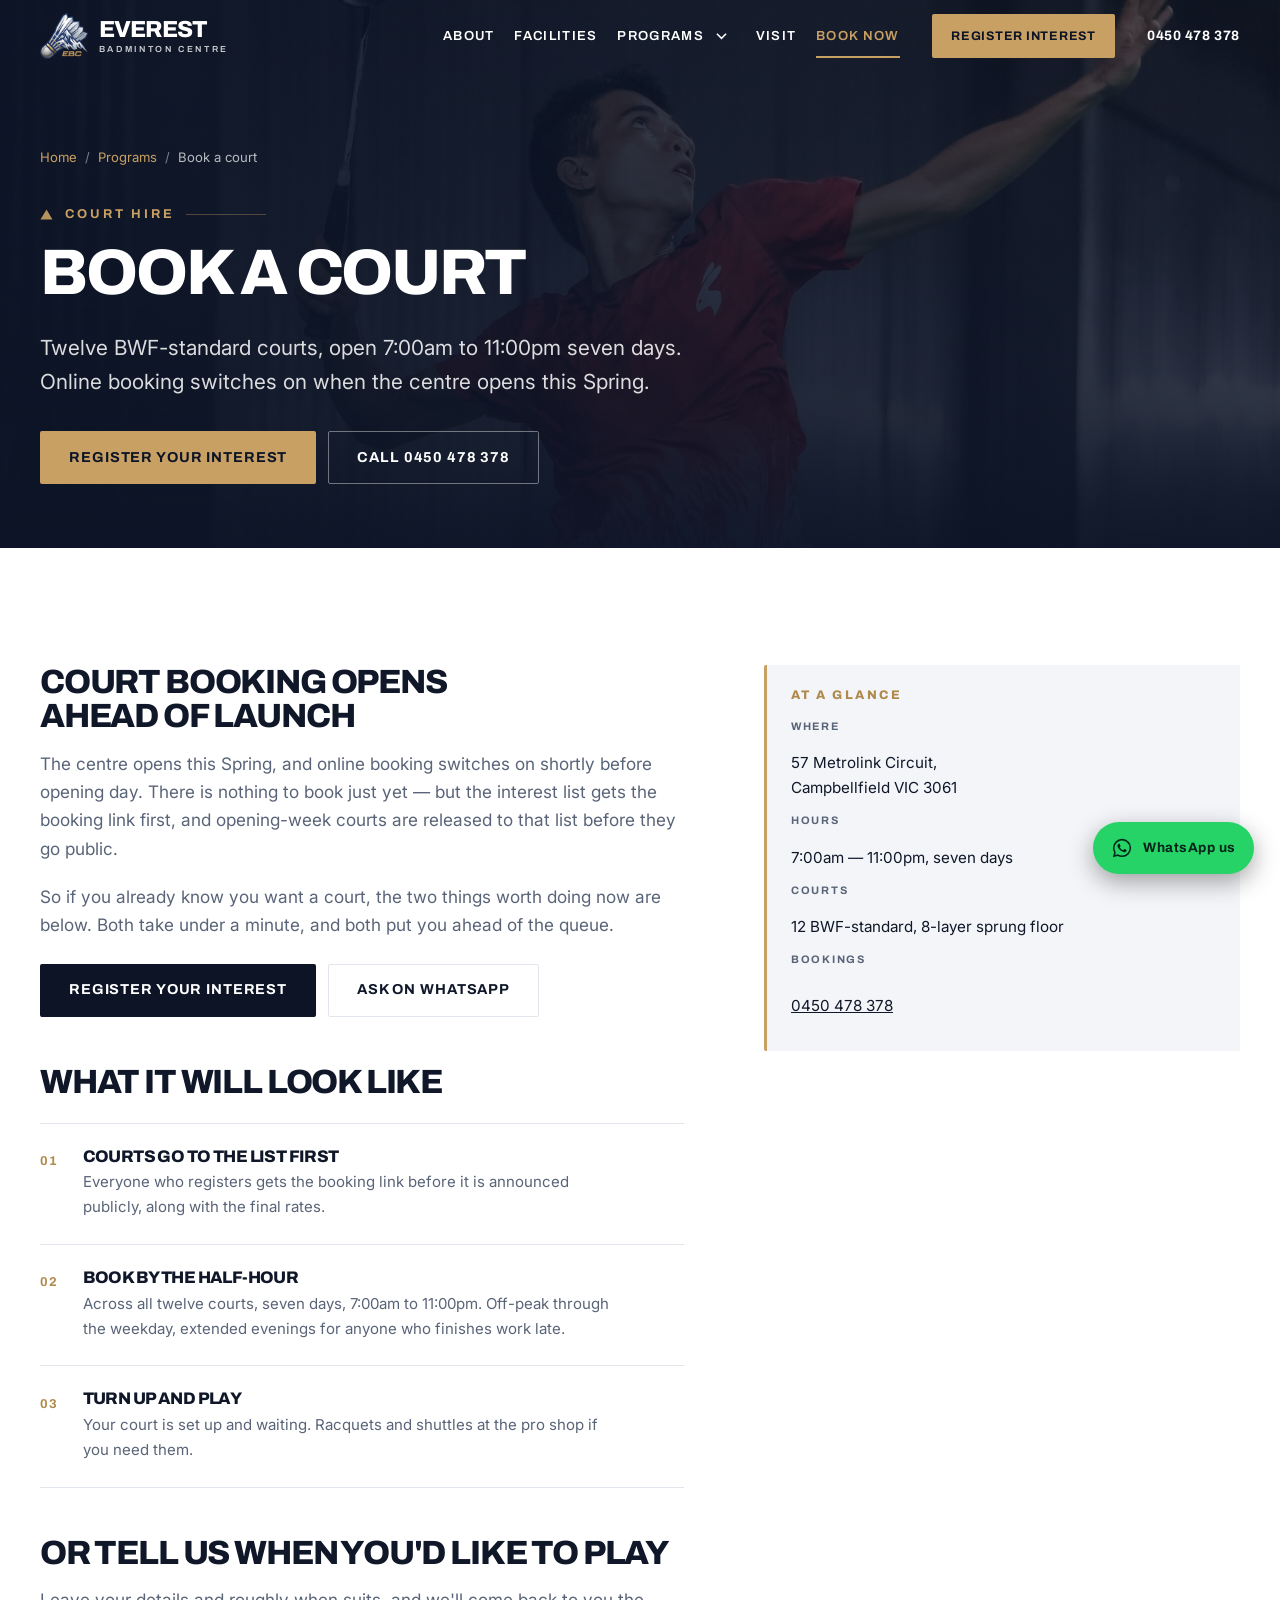
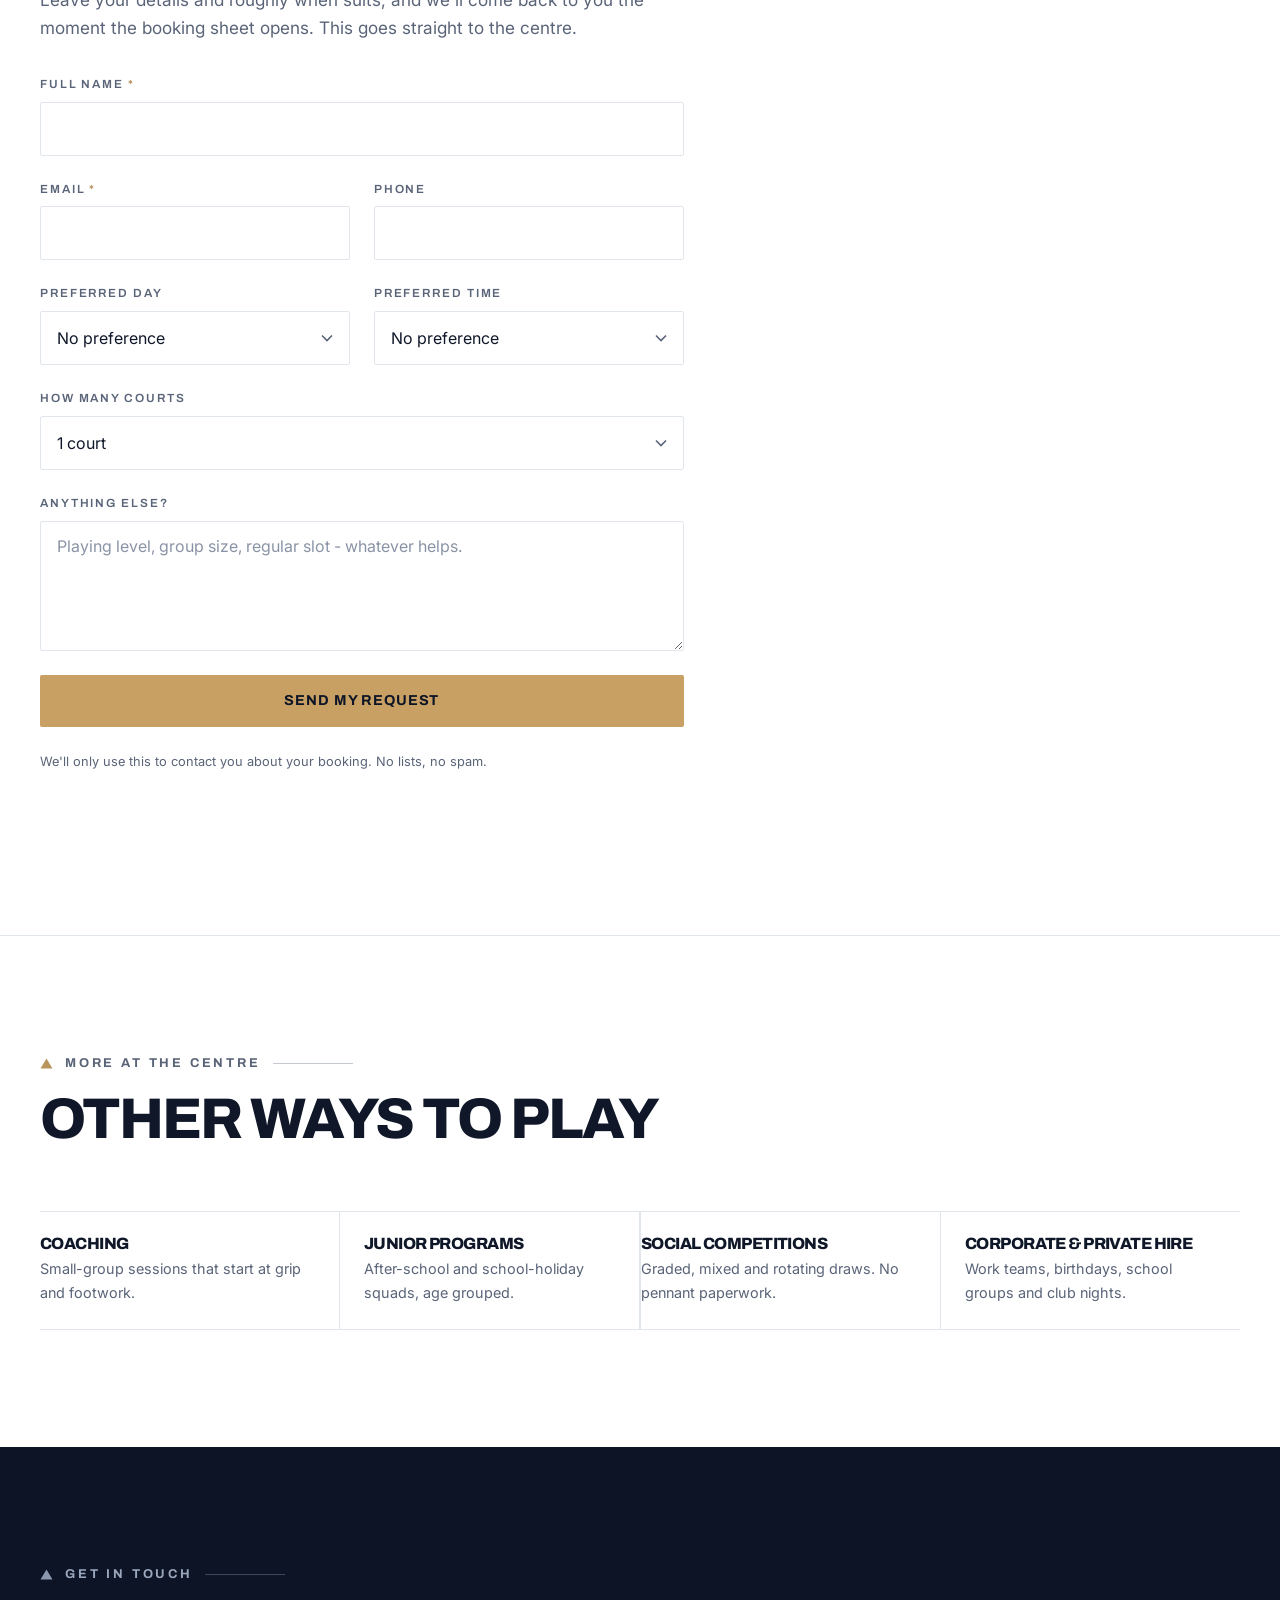
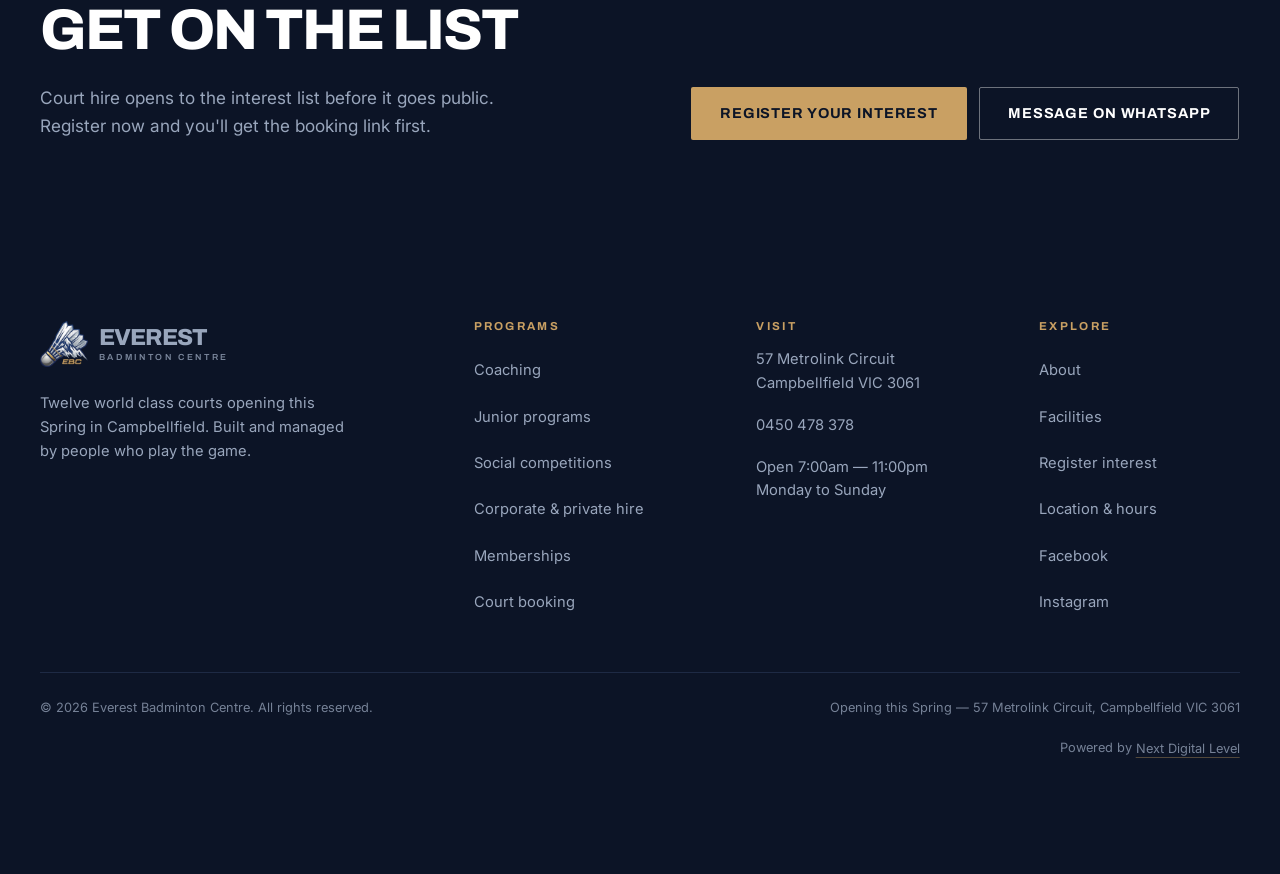
==== commit aa612c69: "Programs dropdown in nav, working form endpoint, WhatsApp number, booking page 1. Navigation - "Prog" ====
--- a/booking.html
+++ b/booking.html
@@ -77,9 +77,24 @@
       <ul class="nav__list">
         <li><a href="index.html#about">About</a></li>
         <li><a href="index.html#facilities">Facilities</a></li>
-        <li><a href="index.html#programs">Programs</a></li>
+        <li class="nav__item--sub">
+          <a class="nav__parent" href="index.html#programs">Programs</a>
+          <button class="nav__toggle" type="button" aria-expanded="false" aria-controls="programsMenu">
+            <span class="visually-hidden">Show programs menu</span>
+            <svg class="nav__chev" viewBox="0 0 12 8" aria-hidden="true" focusable="false">
+              <path d="M1 1.5 6 6.5l5-5" fill="none" stroke="currentColor" stroke-width="1.7"/>
+            </svg>
+          </button>
+          <ul class="nav__sub" id="programsMenu">
+            <li><a href="coaching.html">Coaching</a></li>
+            <li><a href="juniors.html">Junior programs</a></li>
+            <li><a href="social-competitions.html">Social competitions</a></li>
+            <li><a href="corporate.html">Corporate &amp; private hire</a></li>
+            <li><a href="memberships.html">Memberships</a></li>
+          </ul>
+        </li>
         <li><a href="index.html#contact">Visit</a></li>
-        <li><a href="booking.html">Book Now</a></li>
+        <li><a href="booking.html" aria-current="page">Book Now</a></li>
       </ul>
       <a class="btn btn--accent btn--sm nav__cta" href="index.html#book">Register interest</a>
       <a class="nav__phone" href="tel:+61450478378">0450 478 378</a>
@@ -123,44 +138,46 @@
   <div class="shell page-grid">
     <div class="prose reveal">
 
-      <h2>Booking opens with the doors</h2>
-      <p>The centre opens this Spring. Until then there is nothing to book, so the fastest way to get a court
-        in your name is to join the interest list — court hire opens to that list first, before booking goes
-        public.</p>
-      <p>From opening day this page becomes live court booking: pick a day, pick a time, pick a court, pay,
-        done. Seven days a week, 7:00am to 11:00pm, by the half-hour.</p>
-
-      <h2>How booking will work</h2>
+      <h2>Court booking opens ahead of launch</h2>
+      <p>The centre opens this Spring, and online booking switches on shortly before opening day. There is
+        nothing to book just yet — but the interest list gets the booking link first, and opening-week courts
+        are released to that list before they go public.</p>
+      <p>So if you already know you want a court, the two things worth doing now are below. Both take under a
+        minute, and both put you ahead of the queue.</p>
+
+      <div class="prose__actions">
+        <a class="btn btn--dark" href="index.html#book">Register your interest</a>
+        <a class="btn btn--outline" href="https://wa.me/61421609179?text=Hi%20Everest%20Badminton%20Centre%2C%20I%27d%20like%20to%20ask%20about%20court%20hire"
+           target="_blank" rel="noopener">Ask on WhatsApp</a>
+      </div>
+
+      <h2>What it will look like</h2>
       <ol class="steps">
         <li><span class="steps__n">01</span>
-          <div><h3>Choose your slot</h3>
-          <p>Live availability across all twelve courts. Off-peak through the weekday, extended evenings until
-            11pm.</p></div></li>
+          <div><h3>Courts go to the list first</h3>
+          <p>Everyone who registers gets the booking link before it is announced publicly, along with the final
+            rates.</p></div></li>
         <li><span class="steps__n">02</span>
-          <div><h3>Pay when you book</h3>
-          <p>Card payment at the time of booking, so there is nothing to sort at the desk when you arrive.</p></div></li>
+          <div><h3>Book by the half-hour</h3>
+          <p>Across all twelve courts, seven days, 7:00am to 11:00pm. Off-peak through the weekday, extended
+            evenings for anyone who finishes work late.</p></div></li>
         <li><span class="steps__n">03</span>
           <div><h3>Turn up and play</h3>
           <p>Your court is set up and waiting. Racquets and shuttles at the pro shop if you need them.</p></div></li>
       </ol>
 
-      <!-- ============================================================
-           COURT BOOKING SYSTEM
-           Drop the provider's embed (iframe or script) inside this
-           block when the booking account is live, then delete the
-           .booking-slot placeholder below.
-           ============================================================ -->
-      <div class="booking-slot" id="bookingEmbed">
-        <h2>Live court booking</h2>
-        <p>Online booking switches on when the centre opens. Register your interest and you'll get the booking
-          link before it goes public.</p>
-      </div>
-
-      <h2>Want a court held for opening week?</h2>
-      <p>Tell us roughly when you want to play and we'll come back to you as soon as the booking sheet opens.
-        Opening-week slots go to the interest list first.</p>
-
-      <form class="form form--light reveal" id="bookingForm" novalidate>
+      <h2>Or tell us when you'd like to play</h2>
+      <p>Leave your details and roughly when suits, and we'll come back to you the moment the booking sheet
+        opens. This goes straight to the centre.</p>
+
+      <!-- Posts to FormSubmit. JS intercepts and uses the /ajax/ endpoint so the
+           visitor stays on the page; this action is the no-JS fallback. -->
+      <form class="form form--light reveal" id="bookingForm" novalidate
+            action="https://formsubmit.co/contact@nextdigitallevel.com" method="POST">
+        <input type="hidden" name="_subject" value="New court enquiry from the Everest Badminton Centre website">
+        <input type="hidden" name="_template" value="table">
+        <input type="hidden" name="_captcha" value="false">
+        <input type="text" name="_honey" tabindex="-1" autocomplete="off" aria-hidden="true" class="visually-hidden">
         <div class="form__row">
           <label for="b-name">Full name <span aria-hidden="true">*</span></label>
           <input type="text" id="b-name" name="name" autocomplete="name" required>
@@ -274,7 +291,7 @@
     </div>
     <div class="cta-band__actions reveal">
       <a class="btn btn--accent" href="index.html#book">Register your interest</a>
-      <a class="btn btn--ghost" href="https://wa.me/61450478378" target="_blank" rel="noopener">Message on WhatsApp</a>
+      <a class="btn btn--ghost" href="https://wa.me/61421609179?text=Hi%20Everest%20Badminton%20Centre%2C%20I%27d%20like%20to%20ask%20about%20" target="_blank" rel="noopener">Message on WhatsApp</a>
     </div>
   </div>
 </section>
@@ -351,12 +368,21 @@
 <!-- Mobile overlay menu -->
 <div class="overlay" id="overlay" hidden>
   <nav class="overlay__nav" aria-label="Mobile">
-    <ul>
+        <ul>
       <li><a href="index.html#about">About</a></li>
       <li><a href="index.html#facilities">Facilities</a></li>
-      <li><a href="index.html#programs">Programs</a></li>
+      <li>
+        <a href="index.html#programs">Programs</a>
+        <ul class="overlay__sub">
+          <li><a href="coaching.html">Coaching</a></li>
+          <li><a href="juniors.html">Junior programs</a></li>
+          <li><a href="social-competitions.html">Social competitions</a></li>
+          <li><a href="corporate.html">Corporate &amp; private hire</a></li>
+          <li><a href="memberships.html">Memberships</a></li>
+        </ul>
+      </li>
       <li><a href="index.html#contact">Visit</a></li>
-      <li><a href="booking.html">Book Now</a></li>
+      <li><a href="booking.html" aria-current="page">Book Now</a></li>
     </ul>
     <a class="btn btn--accent" href="index.html#book">Register your interest</a>
     <a class="overlay__phone" href="tel:+61450478378">0450 478 378</a>
@@ -371,7 +397,7 @@
 
 <!-- WhatsApp enquiry button -->
 <a class="wa-float" id="waFloat"
-   href="https://wa.me/61450478378?text=Hi%20Everest%20Badminton%20Centre%2C%20I%27d%20like%20to%20ask%20about%20"
+   href="https://wa.me/61421609179?text=Hi%20Everest%20Badminton%20Centre%2C%20I%27d%20like%20to%20ask%20about%20"
    target="_blank" rel="noopener" aria-label="Message us on WhatsApp">
   <svg viewBox="0 0 24 24" aria-hidden="true" focusable="false">
     <path d="M12.04 2A9.9 9.9 0 0 0 2.1 11.9a9.8 9.8 0 0 0 1.36 4.98L2 22l5.25-1.37a9.9 9.9 0 0 0 4.79 1.22h.01a9.9 9.9 0 0 0 9.93-9.9A9.9 9.9 0 0 0 12.04 2Zm0 18.13h-.01a8.2 8.2 0 0 1-4.19-1.15l-.3-.18-3.12.82.83-3.04-.2-.31a8.2 8.2 0 1 1 15.2-4.37 8.22 8.22 0 0 1-8.21 8.23Zm4.51-6.16c-.25-.12-1.46-.72-1.69-.8-.22-.09-.39-.13-.55.12s-.63.8-.77.96-.28.19-.53.06a6.74 6.74 0 0 1-1.98-1.22 7.44 7.44 0 0 1-1.37-1.71c-.14-.25-.01-.38.11-.5s.25-.28.37-.43a1.7 1.7 0 0 0 .25-.41.46.46 0 0 0-.02-.44c-.06-.12-.55-1.34-.76-1.83s-.4-.42-.55-.43h-.47a.9.9 0 0 0-.65.3 2.75 2.75 0 0 0-.86 2.05 4.78 4.78 0 0 0 1 2.53 10.94 10.94 0 0 0 4.19 3.7c.58.26 1.04.41 1.4.52a3.36 3.36 0 0 0 1.54.1 2.53 2.53 0 0 0 1.65-1.17 2.05 2.05 0 0 0 .14-1.16c-.06-.11-.22-.17-.47-.29Z"/>
--- a/assets/css/style.css
+++ b/assets/css/style.css
@@ -226,6 +226,20 @@
 .btn--sm { min-height: 44px; padding: 0.55rem 1.15rem; font-size: 0.78rem; }
 .btn--full { width: 100%; }
 
+
+/* Outline button for light sections (pairs with .btn--dark) */
+.btn--outline {
+  background: transparent; color: var(--text);
+  border-color: var(--rule);
+}
+.btn--outline:hover { border-color: var(--text); background: var(--paper-2); }
+
+/* Inline action pair inside a prose column */
+.prose__actions {
+  display: flex; flex-wrap: wrap; gap: 0.75rem;
+  margin: var(--sp-3) 0 var(--sp-5);
+}
+
 /* -------------------------------------------------------------
    5. LOGO LOCKUP
    ------------------------------------------------------------- */
@@ -275,22 +289,77 @@
 
 .nav { display: none; }
 
-.nav__list { display: flex; align-items: center; gap: clamp(1rem, 0.3rem + 1.5vw, 2rem); }
-.nav__list a {
+.nav__list { display: flex; align-items: center; gap: clamp(0.75rem, 0.2rem + 1.3vw, 1.9rem); }
+/* scoped to top level so the dropdown links don't inherit the underline */
+.nav__list > li > a,
+.nav__list > li > .nav__parent {
   position: relative;
   font-family: "Archivo", sans-serif; font-weight: 600;
   font-size: 0.82rem; letter-spacing: 0.1em; text-transform: uppercase;
   text-decoration: none; display: inline-flex; align-items: center;
   min-height: 44px;              /* tap target */
-}
-.nav__list a::after {
+  white-space: nowrap;           /* nav must never wrap */
+}
+.nav__list > li > a::after {
   content: ""; position: absolute; left: 0; bottom: 0;
   width: 100%; height: 2px; background: var(--accent);
   transform: scaleX(0); transform-origin: left;
   transition: transform .3s var(--ease);
 }
-.nav__list a:hover::after,
-.nav__list a.is-active::after { transform: scaleX(1); }
+.nav__list > li > a:hover::after,
+.nav__list > li > a.is-active::after,
+.nav__list > li > a[aria-current="page"]::after,
+.nav__list > li.is-current > .nav__parent::after { transform: scaleX(1); }
+.nav__list > li > a[aria-current="page"],
+.nav__list > li.is-current > .nav__parent { color: var(--accent); }
+
+/* ---- Programs dropdown ------------------------------------------------- */
+.nav__item--sub { position: relative; display: flex; align-items: center; gap: 0.25rem; }
+
+.nav__toggle {
+  display: inline-flex; align-items: center; justify-content: center;
+  width: 28px; min-height: 44px; padding: 0;
+  background: none; border: 0; color: inherit; cursor: pointer;
+}
+.nav__chev { width: 11px; height: 8px; transition: transform .25s var(--ease); }
+.nav__item--sub.is-open .nav__chev { transform: rotate(180deg); }
+
+.nav__sub {
+  position: absolute; top: 100%; left: -1rem; z-index: 10;
+  min-width: 250px; padding: 0.4rem 0;
+  background: rgba(12, 20, 38, .98);
+  border: 1px solid var(--ink-3);
+  border-radius: 2px;
+  box-shadow: 0 18px 40px rgba(0, 0, 0, .45);
+  opacity: 0; visibility: hidden;
+  pointer-events: none;   /* never intercept clicks while closed */
+  transform: translateY(-6px);
+  /* visibility flips instantly on open and is delayed on close so the fade-out
+     is still seen. Never transition visibility itself — if transitions are
+     paused (background tab, reduced motion) the menu can get stuck hidden. */
+  transition: opacity .2s var(--ease), transform .2s var(--ease), visibility 0s .2s;
+}
+.nav__item--sub:hover .nav__sub,
+.nav__item--sub:focus-within .nav__sub,
+.nav__item--sub.is-open .nav__sub {
+  opacity: 1; visibility: visible; pointer-events: auto; transform: translateY(0);
+  transition: opacity .2s var(--ease), transform .2s var(--ease), visibility 0s 0s;
+}
+/* bridges the gap between the trigger and the panel so hover doesn't drop out */
+.nav__item--sub::after {
+  content: ""; position: absolute; top: 100%; left: 0; right: 0; height: 12px;
+}
+.nav__sub a {
+  display: flex; align-items: center; min-height: 44px;   /* tap target */
+  padding: 0.35rem 1.15rem;
+  font-family: "Inter", sans-serif; font-weight: 500;
+  font-size: 0.88rem; letter-spacing: 0; text-transform: none;
+  color: var(--text-on-dark-muted); text-decoration: none;
+  border-left: 2px solid transparent;
+  transition: color .2s var(--ease), background-color .2s var(--ease), border-color .2s var(--ease);
+}
+.nav__sub a:hover { color: #fff; background: rgba(255,255,255,.05); border-left-color: var(--accent); }
+.nav__sub a[aria-current="page"] { color: var(--accent); border-left-color: var(--accent); }
 
 .nav__phone {
   font-family: "Archivo", sans-serif; font-weight: 700;
@@ -324,7 +393,12 @@
 .overlay {
   position: fixed; inset: 0; z-index: 90;
   background: var(--ink);
-  display: grid; place-items: center;
+  /* Top-aligned and scrollable. Centring clips the first item once the
+     programs sub-list makes the menu taller than a short viewport. */
+  display: block;
+  overflow-y: auto;
+  -webkit-overflow-scrolling: touch;
+  overscroll-behavior: contain;
   opacity: 0;
   pointer-events: none;   /* must never intercept clicks while closed */
   transition: opacity .3s var(--ease);
@@ -336,18 +410,38 @@
 .overlay.is-open { opacity: 1; pointer-events: auto; }
 .overlay__nav {
   display: flex; flex-direction: column; align-items: flex-start;
-  gap: var(--sp-3); padding: var(--gutter); width: 100%; max-width: 460px;
-}
-.overlay__nav ul { display: flex; flex-direction: column; gap: 0.25rem; width: 100%; margin-bottom: var(--sp-2); }
-.overlay__nav ul a {
-  display: block; padding: 0.6rem 0;
+  gap: var(--sp-3);
+  width: 100%; max-width: 460px;
+  margin-inline: auto;
+  padding: calc(var(--header-h) + var(--sp-3)) var(--gutter) var(--sp-5);
+}
+.overlay__nav > ul { display: flex; flex-direction: column; gap: 0.25rem; width: 100%; margin-bottom: var(--sp-2); }
+.overlay__nav > ul > li > a {
+  display: block; padding: 0.5rem 0;
   font-family: "Archivo", sans-serif; font-weight: 800;
-  font-size: clamp(2rem, 1.2rem + 3.4vw, 2.9rem);
+  font-size: clamp(1.75rem, 1.1rem + 3vw, 2.6rem);
   letter-spacing: -0.035em; text-transform: uppercase;
   color: #fff; text-decoration: none;
   transition: color .2s var(--ease);
 }
-.overlay__nav ul a:hover { color: var(--accent); }
+.overlay__nav > ul > li > a:hover { color: var(--accent); }
+.overlay__nav > ul > li > a[aria-current="page"] { color: var(--accent); }
+
+/* Indented programs sub-list inside the burger menu — always shown, no hover */
+.overlay__sub {
+  display: flex; flex-direction: column;
+  margin: 0.1rem 0 0.6rem; padding-left: 0.9rem;
+  border-left: 2px solid var(--ink-3);
+}
+.overlay__sub a {
+  display: flex; align-items: center; min-height: 44px;   /* tap target */
+  font-family: "Inter", sans-serif; font-weight: 500;
+  font-size: 1rem; letter-spacing: 0; text-transform: none;
+  color: var(--text-on-dark-muted); text-decoration: none;
+  transition: color .2s var(--ease);
+}
+.overlay__sub a:hover { color: #fff; }
+.overlay__sub a[aria-current="page"] { color: var(--accent); }
 .overlay__phone {
   font-family: "Archivo", sans-serif; font-weight: 700;
   letter-spacing: 0.08em; color: var(--text-on-dark-muted); text-decoration: none;
@@ -509,9 +603,12 @@
   font-variant-numeric: tabular-nums;
 }
 .stat__prefix { font-size: 0.5em; letter-spacing: -0.02em; }
+/* The markup carries a real space before this, so it reads "8 layer" when
+   copied or read aloud. No extra left margin, or the gap doubles up. */
 .stat__suffix {
-  font-size: 0.24em; letter-spacing: 0.14em; text-transform: uppercase;
-  margin-left: 0.35em; vertical-align: 0.9em; color: var(--accent-soft);
+  font-size: 0.26em; letter-spacing: 0.12em; text-transform: uppercase;
+  margin-left: 0; vertical-align: 0.72em; color: var(--accent-soft);
+  white-space: nowrap;
 }
 
 /* Figure 4 carries no number, so it reads as a statement instead of a counter */
@@ -784,6 +881,14 @@
   padding-right: 2.75rem;
 }
 
+/* Spam honeypot — must stay hidden. `.visually-hidden` alone loses to
+   `.form input`, which would render it as a full-size empty field. */
+.form input[name="_honey"] { display: none; }
+
+/* Inline links inside the status message: grow the hit area with vertical
+   padding rather than a block box, so the sentence still flows. */
+.form__status a { padding-block: 0.7rem; }
+
 .form__fine { font-size: 0.8rem; color: var(--text-on-dark-muted); margin: 0; }
 
 .form__status { margin: 0; font-size: 0.92rem; min-height: 1.5em; }
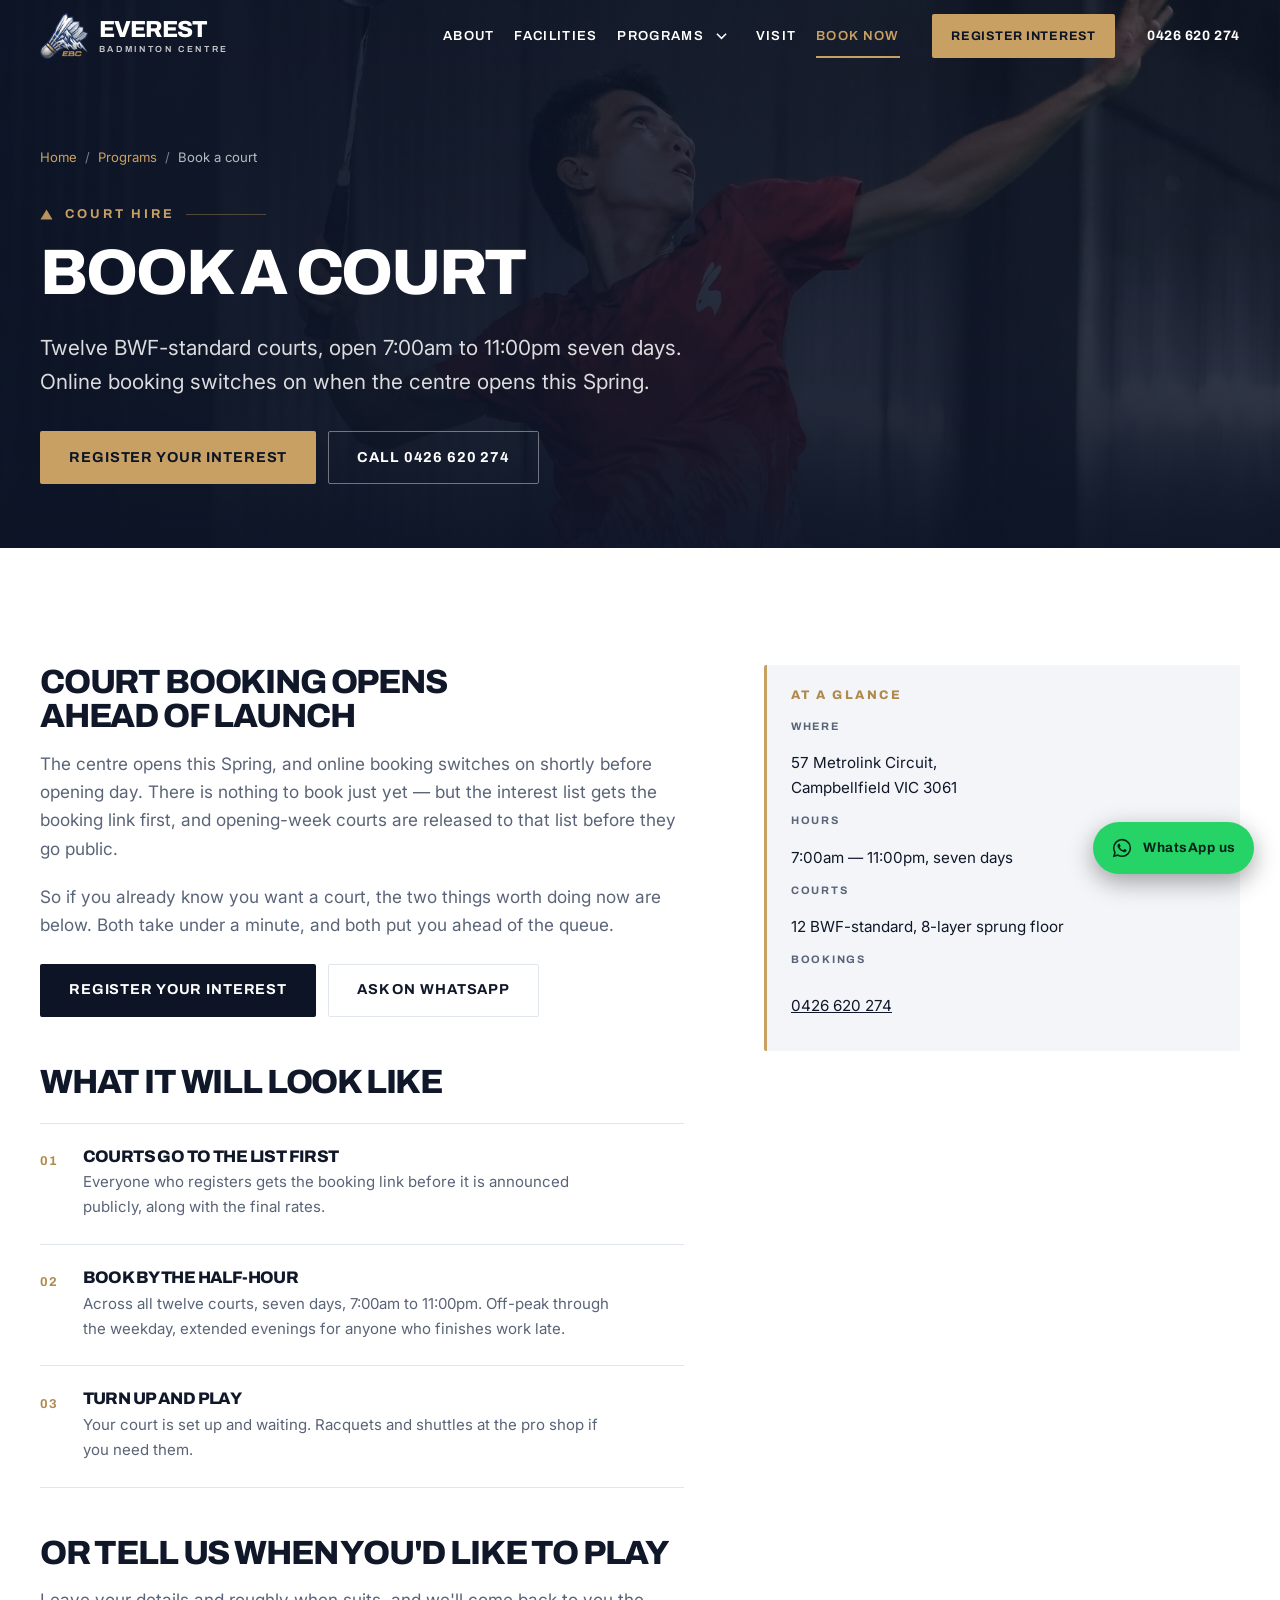
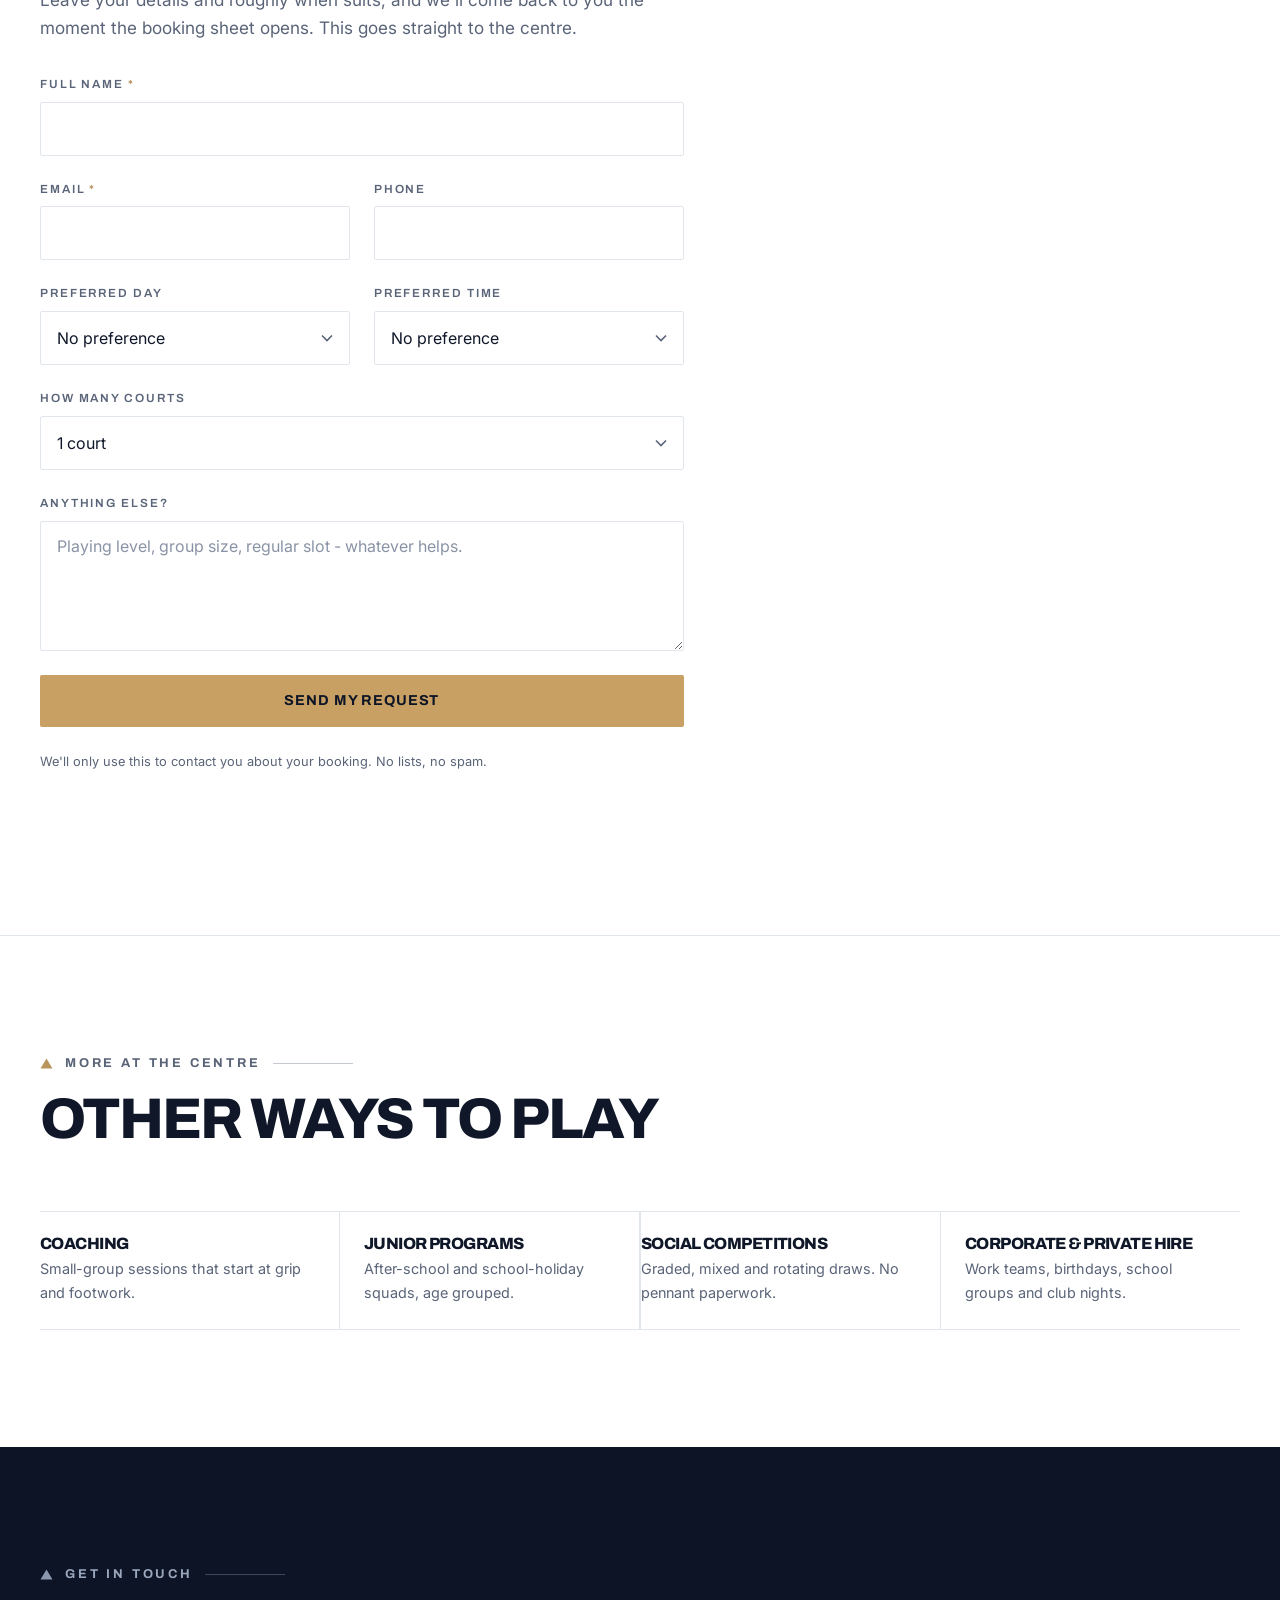
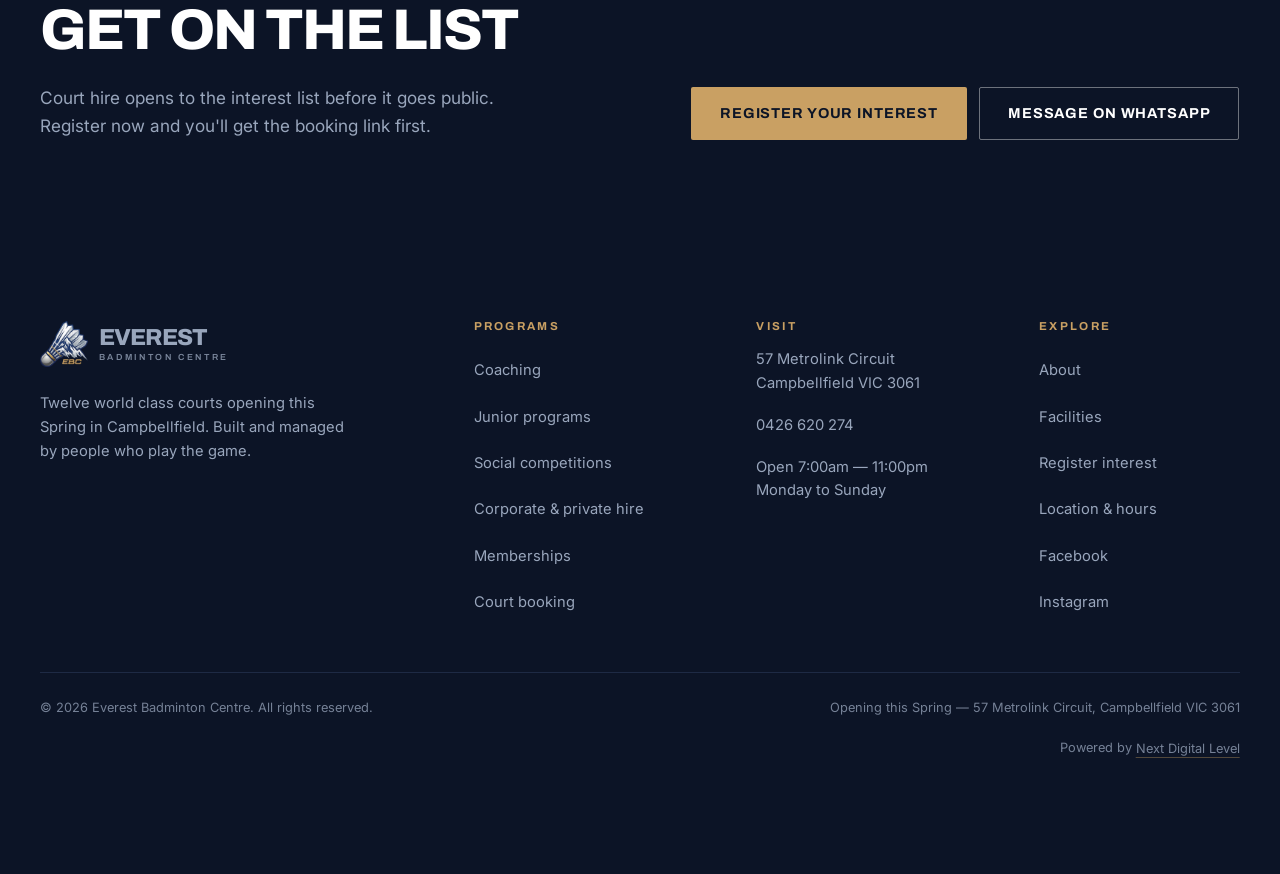
==== commit 03fa53ab: "Client edits: new phone, Why Everest mountain band, vending machines, anchor gap Phone number - 0450" ====
--- a/booking.html
+++ b/booking.html
@@ -49,7 +49,7 @@
       "postalCode": "3061",
       "addressCountry": "AU"
     },
-    "telephone": "+61450478378"
+    "telephone": "+61426620274"
   }
 }
 </script>
@@ -97,7 +97,7 @@
         <li><a href="booking.html" aria-current="page">Book Now</a></li>
       </ul>
       <a class="btn btn--accent btn--sm nav__cta" href="index.html#book">Register interest</a>
-      <a class="nav__phone" href="tel:+61450478378">0450 478 378</a>
+      <a class="nav__phone" href="tel:+61426620274">0426 620 274</a>
     </nav>
 
     <button class="burger" id="burger" type="button" aria-expanded="false" aria-controls="primaryNav" aria-label="Open menu">
@@ -128,7 +128,7 @@
     <p class="page-hero__lede">Twelve BWF-standard courts, open 7:00am to 11:00pm seven days. Online booking switches on when the centre opens this Spring.</p>
     <div class="page-hero__actions">
       <a class="btn btn--accent" href="index.html#book">Register your interest</a>
-      <a class="btn btn--ghost" href="tel:+61450478378">Call 0450 478 378</a>
+      <a class="btn btn--ghost" href="tel:+61426620274">Call 0426 620 274</a>
     </div>
   </div>
 </section>
@@ -246,7 +246,7 @@
           <dt>Courts</dt>
           <dd>12 BWF-standard, 8-layer sprung floor</dd>
           <dt>Bookings</dt>
-          <dd><a href="tel:+61450478378">0450 478 378</a></dd>
+          <dd><a href="tel:+61426620274">0426 620 274</a></dd>
         </dl>
       </div>
     </aside>
@@ -335,7 +335,7 @@
           57 Metrolink Circuit<br>
           Campbellfield VIC 3061
         </address>
-        <p><a href="tel:+61450478378">0450 478 378</a></p>
+        <p><a href="tel:+61426620274">0426 620 274</a></p>
         <p class="footer__hours">Open 7:00am — 11:00pm<br>Monday to Sunday</p>
       </div>
 
@@ -385,7 +385,7 @@
       <li><a href="booking.html" aria-current="page">Book Now</a></li>
     </ul>
     <a class="btn btn--accent" href="index.html#book">Register your interest</a>
-    <a class="overlay__phone" href="tel:+61450478378">0450 478 378</a>
+    <a class="overlay__phone" href="tel:+61426620274">0426 620 274</a>
   </nav>
 </div>
 
--- a/assets/css/style.css
+++ b/assets/css/style.css
@@ -150,6 +150,11 @@
 }
 
 .section { padding-block: var(--section-y); }
+
+/* Anchor landing: without this the browser stops at the top of the section's
+   full padding, leaving a big empty band under the sticky header. Pulling the
+   scroll target up by most of that padding lands the heading just below it. */
+.section[id] { scroll-margin-top: calc(1rem - var(--section-y)); }
 .section--light { background: var(--paper); color: var(--text); }
 .section--dark  { background: var(--ink);   color: var(--text-on-dark); }
 
@@ -654,27 +659,7 @@
           mask: url("data:image/svg+xml,%3Csvg xmlns='http://www.w3.org/2000/svg' viewBox='0 0 24 24'%3E%3Cpath d='M5 12.5l4.5 4.5L19 7.5' fill='none' stroke='black' stroke-width='2.6' stroke-linecap='square'/%3E%3C/svg%3E") center / 78% no-repeat;
 }
 
-/* Brand panel — the EBC mark against the mountain it's named for.
-   Sits at the foot of the copy column, where the Why Everest blurb used to be. */
-.about__brand { margin: var(--sp-4) 0 0; }
-.about__brand img {
-  width: 100%; aspect-ratio: 4 / 3; object-fit: cover;
-  border-radius: 2px;
-}
-
-/* "Why Everest" — carries the brand story into the body of the page */
-.why {
-  margin-top: var(--sp-4);
-  padding: var(--sp-3) var(--sp-3) var(--sp-3) calc(var(--sp-3) + 4px);
-  background: var(--paper-2);
-  border-left: 3px solid var(--accent);
-  border-radius: 2px;
-}
-.why__title {
-  font-size: 0.78rem; letter-spacing: 0.2em; font-weight: 700;
-  color: var(--accent-deep); margin-bottom: 0.55rem;
-}
-.why p { color: var(--text-muted); font-size: 0.96rem; margin: 0; }
+
 
 .about__media { display: grid; gap: var(--sp-3); }
 .about__figure { margin: 0; }
@@ -694,13 +679,39 @@
     align-items: start;
   }
   .about__figure img { aspect-ratio: 3 / 4; }
-  /* The blurb is narrower and right-aligned, stepping the column edge
-     the way the secondary photo used to. */
-  .why {
-    width: 78%;
-    margin-left: auto;
-    margin-right: clamp(0px, 2vw, 2.5rem);
+}
+
+
+/* -------------------------------------------------------------
+   9b. WHY EVEREST BAND — full-bleed mountain background
+   Carries the brand across the full width so the logo and the
+   blurb share the same photo, rather than sitting in two boxes.
+   ------------------------------------------------------------- */
+.everest-band {
+  position: relative; isolation: isolate;
+  padding-block: clamp(3rem, 2rem + 4vw, 6rem);
+  background: var(--navy-deep); color: var(--text-on-dark);
+  overflow: hidden;
+}
+.everest-band__img {
+  position: absolute; inset: 0; z-index: -2;
+  width: 100%; height: 100%; object-fit: cover; object-position: center 42%;
+}
+.everest-band::before {
+  content: ""; position: absolute; inset: 0; z-index: -1;
+  background: linear-gradient(100deg, rgba(10,20,40,.82) 0%, rgba(10,20,40,.55) 45%, rgba(10,20,40,.75) 100%);
+}
+.everest-band__inner { display: grid; gap: var(--sp-4); align-items: center; }
+.everest-band__mark img { width: min(100%, 320px); height: auto; margin-inline: auto; }
+.everest-band__copy p { color: rgba(255,255,255,.86); max-width: 54ch; }
+.everest-band__copy .h2 { margin-bottom: var(--sp-3); }
+
+@media (min-width: 860px) {
+  .everest-band__inner {
+    grid-template-columns: minmax(0, 0.8fr) minmax(0, 1.2fr);
+    gap: clamp(2.5rem, 1rem + 5vw, 6rem);
   }
+  .everest-band__mark img { width: min(100%, 380px); margin-inline: 0; }
 }
 
 /* -------------------------------------------------------------
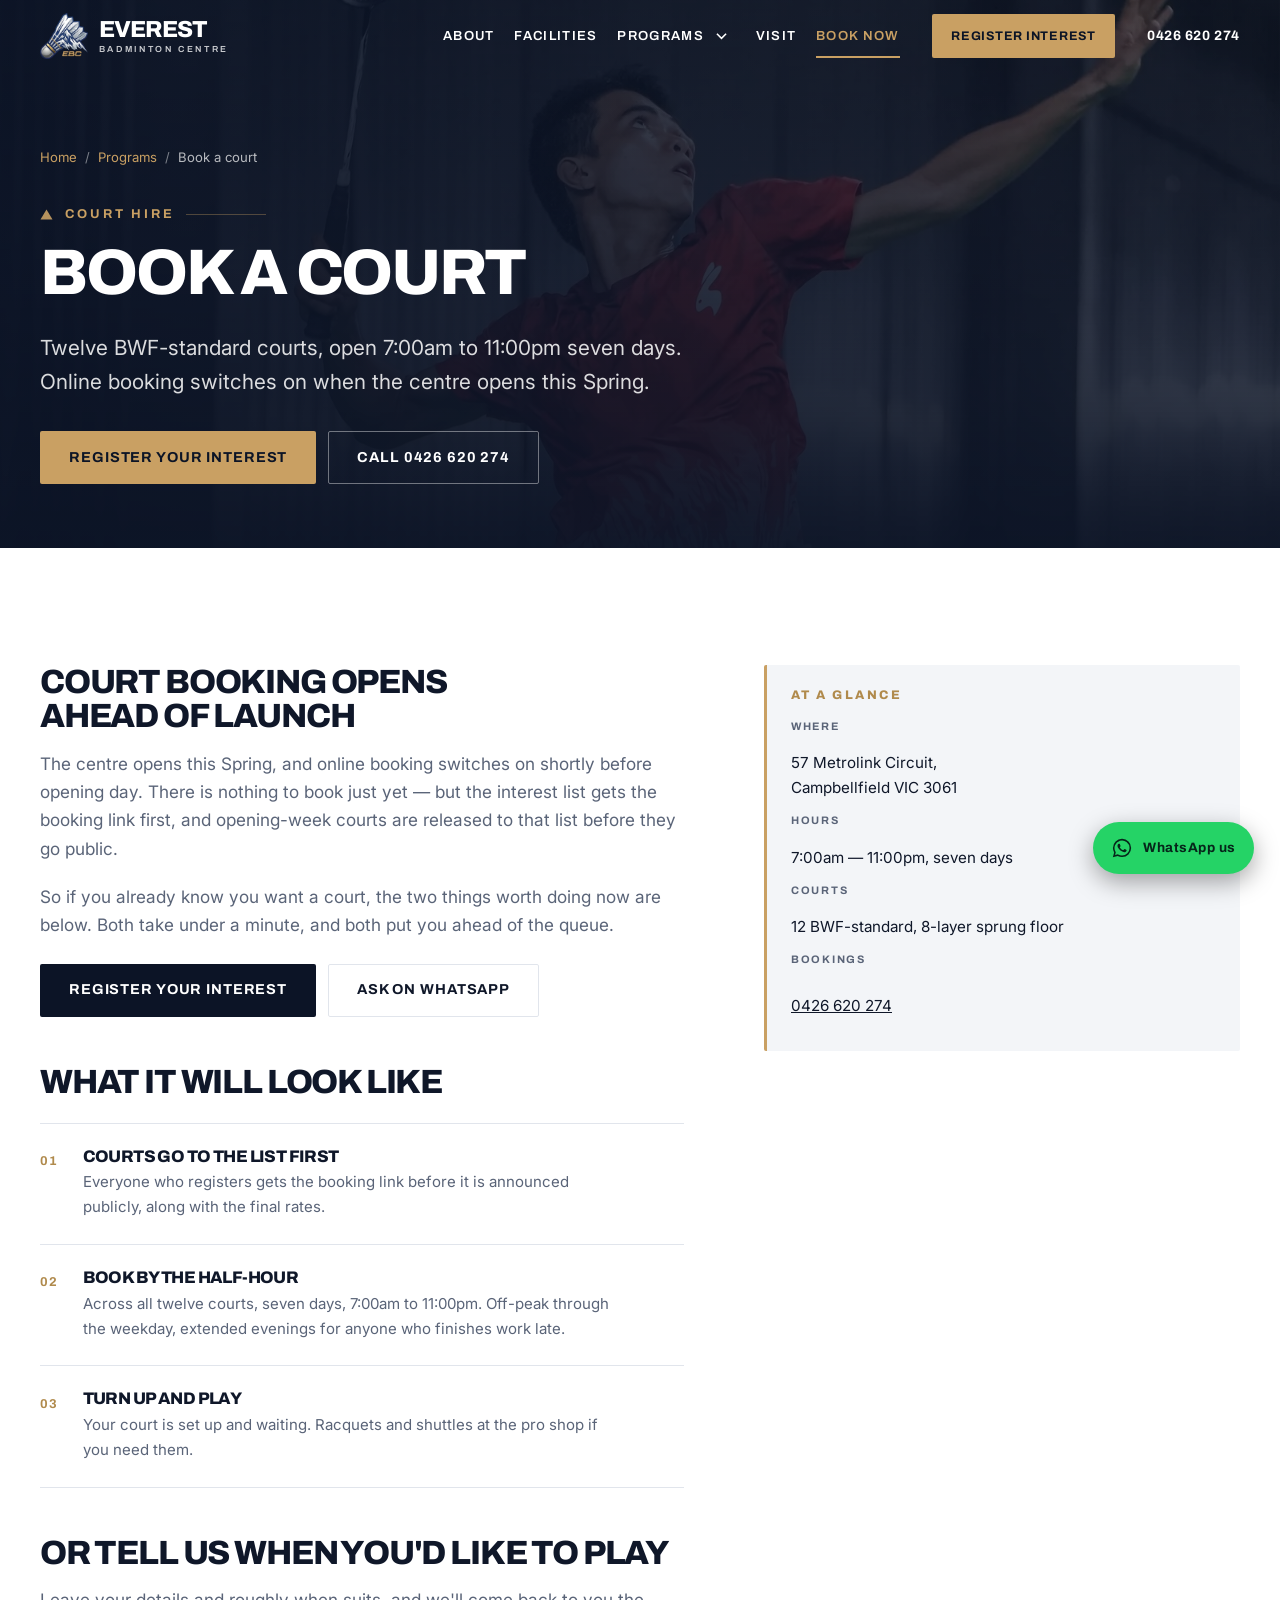
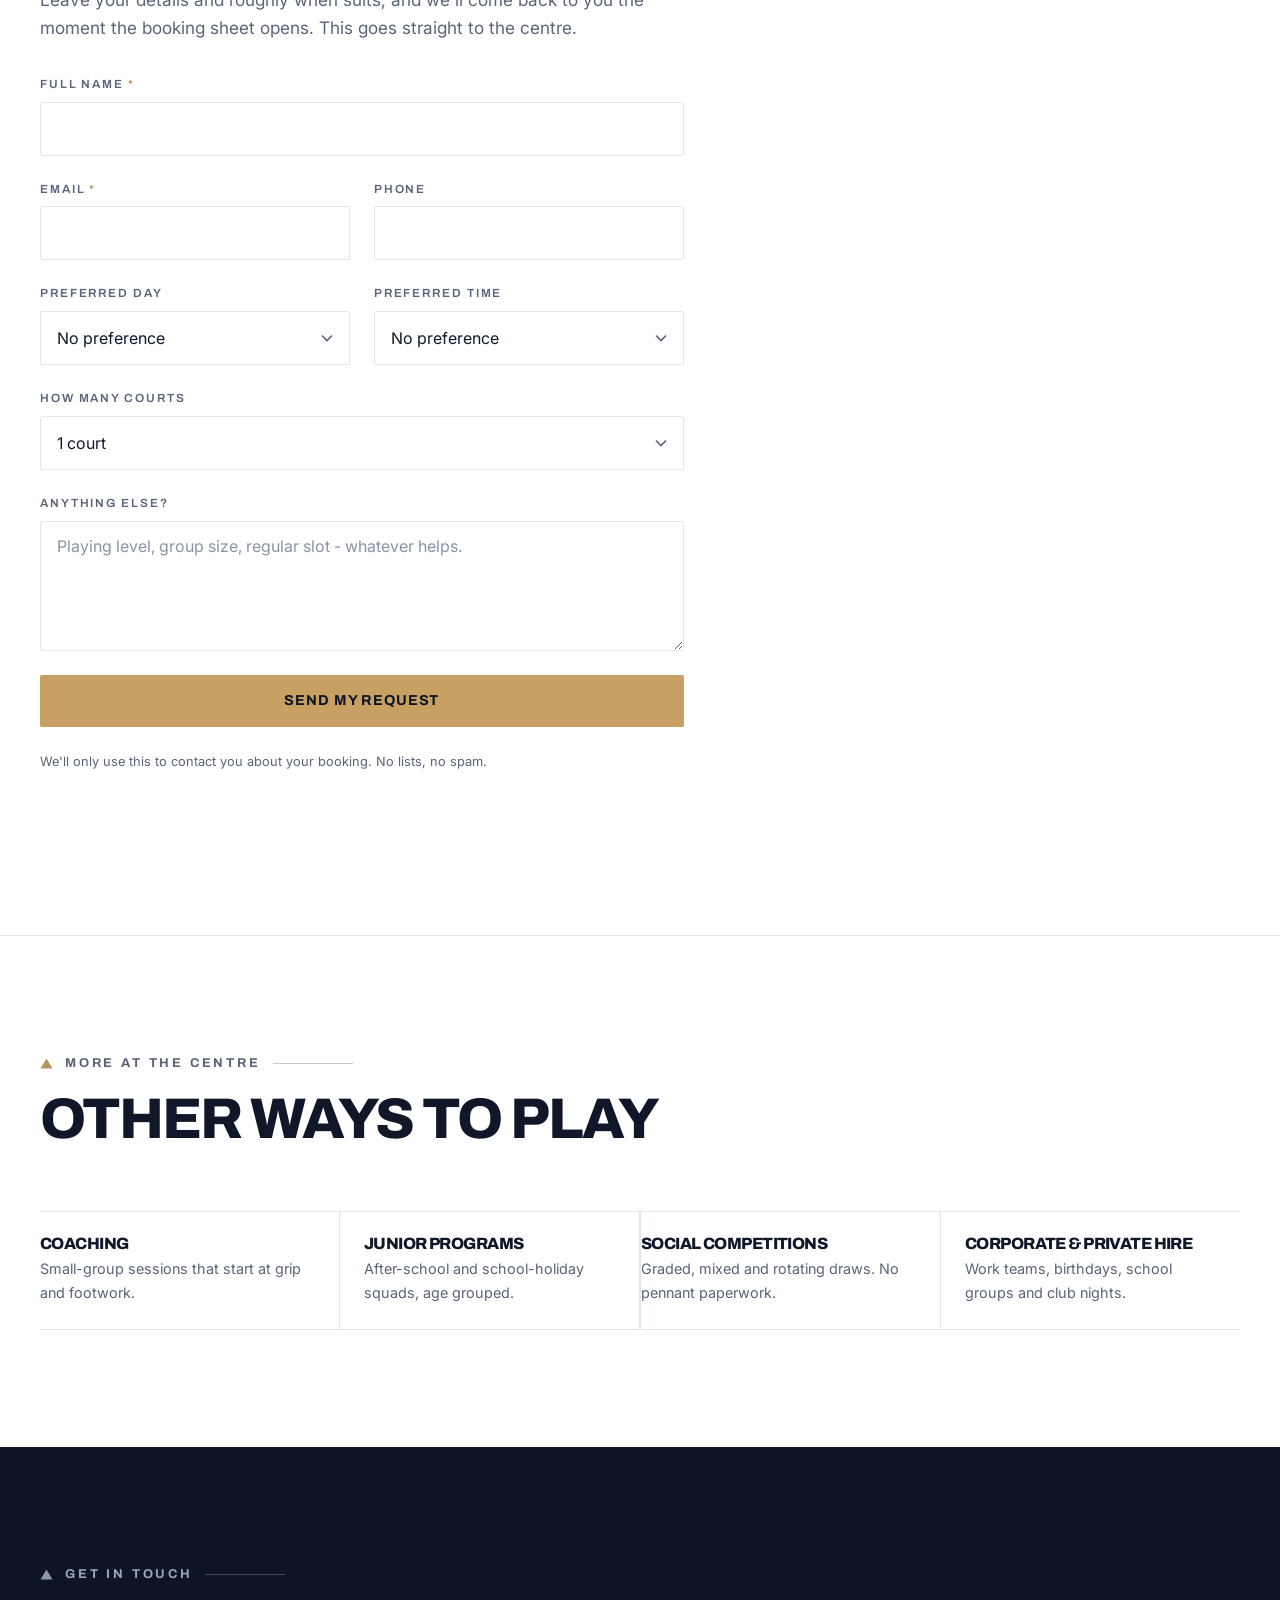
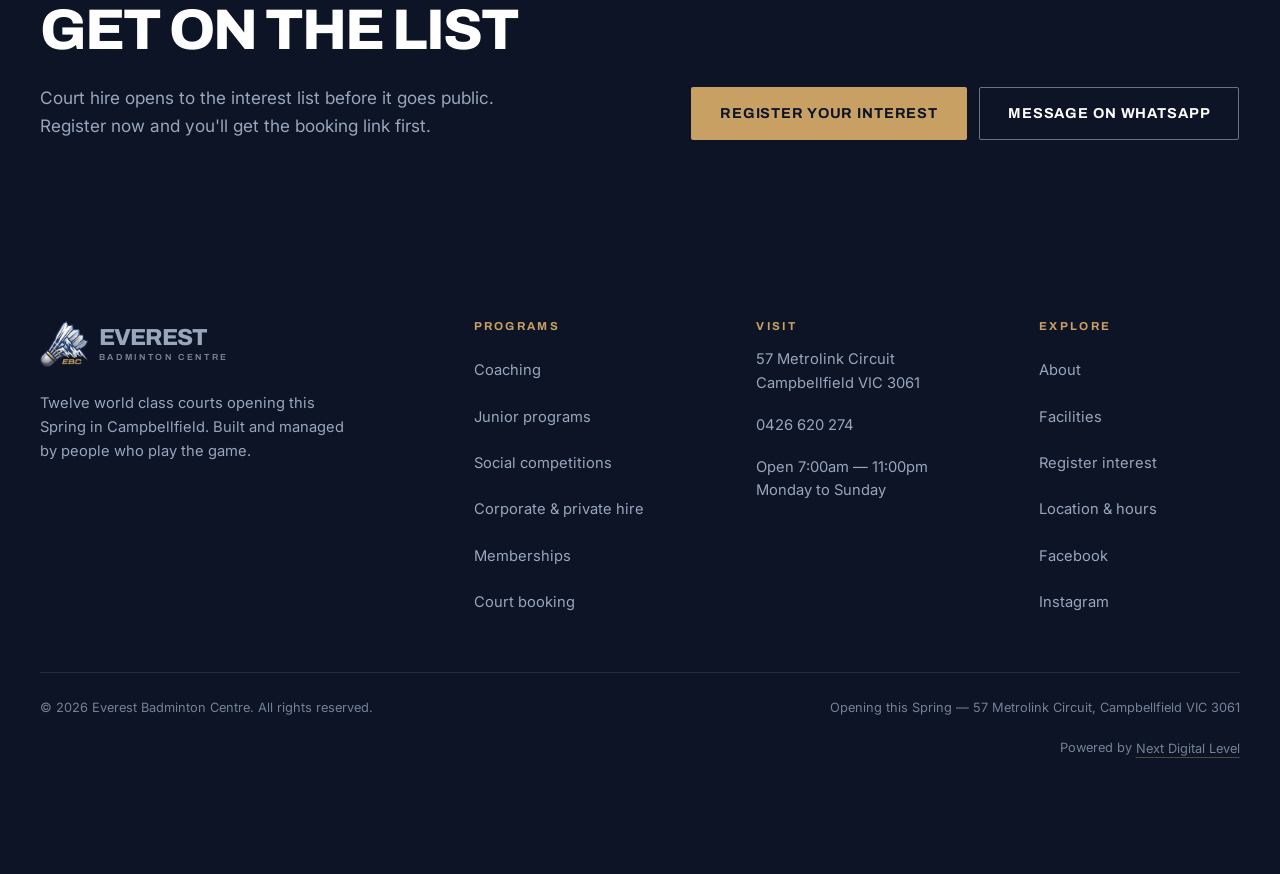
==== commit 0a5481e5: "Technical and on-page SEO pass Titles and descriptions - All seven titles replaced with the supplied" ====
--- a/booking.html
+++ b/booking.html
@@ -4,27 +4,34 @@
 <meta charset="utf-8">
 <meta name="viewport" content="width=device-width, initial-scale=1">
 
-<title>Book a Court | Everest Badminton Centre, Campbellfield</title>
-<meta name="description" content="Book a badminton court in Campbellfield. Twelve BWF-standard courts, open 7am to 11pm seven days. Online booking opens with the centre this Spring.">
+<title>Book a Badminton Court Campbellfield | Everest Badminton Centre</title>
+<meta name="description" content="Book a badminton court in Campbellfield. Twelve BWF-standard courts open 7am to 11pm daily, with peak and off-peak rates right across Melbourne's north.">
 <link rel="canonical" href="https://everestbadmintoncentre.com.au/booking.html">
 
 <!-- Open Graph / social -->
 <meta property="og:type" content="website">
 <meta property="og:site_name" content="Everest Badminton Centre">
-<meta property="og:title" content="Book a Court | Everest Badminton Centre, Campbellfield">
-<meta property="og:description" content="Book a badminton court in Campbellfield. Twelve BWF-standard courts, open 7am to 11pm seven days. Online booking opens with the centre this Spring.">
-<meta property="og:image" content="https://everestbadmintoncentre.com.au/assets/img/player-smash-closeup.jpg">
+<meta property="og:title" content="Book a Badminton Court Campbellfield | Everest Badminton Centre">
+<meta property="og:description" content="Book a badminton court in Campbellfield. Twelve BWF-standard courts open 7am to 11pm daily, with peak and off-peak rates right across Melbourne's north.">
+<meta property="og:image" content="https://everestbadmintoncentre.com.au/assets/img/og-courts.jpg">
+<meta property="og:image:width" content="1200">
+<meta property="og:image:height" content="630">
+<meta property="og:image:alt" content="Everest Badminton Centre, Campbellfield">
 <meta property="og:url" content="https://everestbadmintoncentre.com.au/booking.html">
 <meta property="og:locale" content="en_AU">
 <meta name="twitter:card" content="summary_large_image">
+<meta name="twitter:title" content="Book a Badminton Court Campbellfield | Everest Badminton Centre">
+<meta name="twitter:description" content="Book a badminton court in Campbellfield. Twelve BWF-standard courts open 7am to 11pm daily, with peak and off-peak rates right across Melbourne's north.">
+<meta name="twitter:image" content="https://everestbadmintoncentre.com.au/assets/img/og-courts.jpg">
 <meta name="theme-color" content="#0C1426">
 
 <link rel="icon" href="assets/img/favicon.svg" type="image/svg+xml">
-<link rel="apple-touch-icon" href="assets/img/logo-mark.png">
+<link rel="apple-touch-icon" href="assets/img/logo-mark.webp">
 
 <link rel="preconnect" href="https://fonts.googleapis.com">
 <link rel="preconnect" href="https://fonts.gstatic.com" crossorigin>
-<link href="https://fonts.googleapis.com/css2?family=Archivo:wght@500;600;700;800&family=Inter:wght@400;500;600&display=swap" rel="stylesheet">
+<link rel="preload" as="style" href="https://fonts.googleapis.com/css2?family=Archivo:wght@500;600;700;800&family=Inter:wght@400;500;600&display=swap" onload="this.onload=null;this.rel='stylesheet'">
+<noscript><link rel="stylesheet" href="https://fonts.googleapis.com/css2?family=Archivo:wght@500;600;700;800&family=Inter:wght@400;500;600&display=swap"></noscript>
 
 <link rel="stylesheet" href="assets/css/style.css">
 
@@ -53,6 +60,32 @@
   }
 }
 </script>
+<script type="application/ld+json">
+{
+  "@context": "https://schema.org",
+  "@type": "BreadcrumbList",
+  "itemListElement": [
+    {
+      "@type": "ListItem",
+      "position": 1,
+      "name": "Home",
+      "item": "https://everestbadmintoncentre.com.au/"
+    },
+    {
+      "@type": "ListItem",
+      "position": 2,
+      "name": "Programs",
+      "item": "https://everestbadmintoncentre.com.au/#programs"
+    },
+    {
+      "@type": "ListItem",
+      "position": 3,
+      "name": "Book a court",
+      "item": "https://everestbadmintoncentre.com.au/booking.html"
+    }
+  ]
+}
+</script>
 </head>
 
 <body>
@@ -66,7 +99,7 @@
   <div class="shell header__inner">
 
     <a class="logo" href="index.html" aria-label="Everest Badminton Centre — home">
-      <img class="logo__mark" src="assets/img/logo-mark.png" alt="" width="520" height="506" decoding="async">
+      <img class="logo__mark" src="assets/img/logo-mark.webp" alt="" width="260" height="253" decoding="async">
       <span class="logo__type">
         <span class="logo__name">Everest</span>
         <span class="logo__sub">Badminton Centre</span>
@@ -113,7 +146,7 @@
 <!-- PAGE HERO -->
 <section class="page-hero">
   <div class="page-hero__media">
-    <img src="assets/img/player-smash-closeup.jpg" alt="A player reaching high into an overhead smash on an indoor court" width="2000" height="1200" fetchpriority="high" decoding="async">
+    <img src="assets/img/player-smash-closeup.webp" alt="A player reaching high into an overhead smash on an indoor court" width="1600" height="925" fetchpriority="high" decoding="async">
   </div>
   <div class="shell">
     <nav class="crumbs" aria-label="Breadcrumb">
@@ -170,14 +203,16 @@
       <p>Leave your details and roughly when suits, and we'll come back to you the moment the booking sheet
         opens. This goes straight to the centre.</p>
 
-      <!-- Posts to FormSubmit. JS intercepts and uses the /ajax/ endpoint so the
-           visitor stays on the page; this action is the no-JS fallback. -->
+      <!-- Posts to Web3Forms. JS intercepts and submits with fetch so the visitor
+           stays on the page; the action is the no-JS fallback.
+           THE ACCESS KEY BELOW IS THE ONLY PLACE IT IS SET ON THIS PAGE. -->
       <form class="form form--light reveal" id="bookingForm" novalidate
-            action="https://formsubmit.co/contact@nextdigitallevel.com" method="POST">
-        <input type="hidden" name="_subject" value="New court enquiry from the Everest Badminton Centre website">
-        <input type="hidden" name="_template" value="table">
-        <input type="hidden" name="_captcha" value="false">
-        <input type="text" name="_honey" tabindex="-1" autocomplete="off" aria-hidden="true" class="visually-hidden">
+            action="https://api.web3forms.com/submit" method="POST">
+        <input type="hidden" name="access_key" value="PASTE_YOUR_WEB3FORMS_ACCESS_KEY_HERE">
+        <input type="hidden" name="subject" value="New court enquiry from Everest Badminton Centre website">
+        <input type="hidden" name="from_name" value="Everest Badminton Centre website">
+        <!-- spam honeypot: real people never tick this -->
+        <input type="checkbox" name="botcheck" tabindex="-1" autocomplete="off" aria-hidden="true">
         <div class="form__row">
           <label for="b-name">Full name <span aria-hidden="true">*</span></label>
           <input type="text" id="b-name" name="name" autocomplete="name" required>
@@ -307,7 +342,7 @@
 
       <div class="footer__brand">
         <a class="logo logo--footer" href="index.html" aria-label="Everest Badminton Centre — home">
-          <img class="logo__mark" src="assets/img/logo-mark.png" alt="" width="520" height="506" loading="lazy" decoding="async">
+          <img class="logo__mark" src="assets/img/logo-mark.webp" alt="" width="260" height="253" loading="lazy" decoding="async">
           <span class="logo__type">
             <span class="logo__name">Everest</span>
             <span class="logo__sub">Badminton Centre</span>
@@ -405,6 +440,6 @@
   <span class="wa-float__label">WhatsApp us</span>
 </a>
 
-<script src="assets/js/main.js"></script>
+<script src="assets/js/main.js" defer></script>
 </body>
 </html>
--- a/assets/css/style.css
+++ b/assets/css/style.css
@@ -844,6 +844,98 @@
 }
 
 /* -------------------------------------------------------------
+   13. PRICING TIERS (restored: rates are final)
+   ------------------------------------------------------------- */
+.price-note {
+  font-size: 0.88rem; color: var(--text-muted);
+  padding: 0.9rem 1.1rem; background: var(--paper-2);
+  border-left: 3px solid var(--accent);
+  margin-bottom: var(--sp-4); max-width: 70ch;
+}
+
+.tiers { display: grid; gap: var(--sp-3); }
+
+.tier {
+  position: relative;
+  display: flex; flex-direction: column;
+  padding: var(--sp-4);
+  background: var(--paper);
+  border: 1px solid var(--rule);
+  border-radius: 2px;
+  transition: border-color .3s var(--ease), transform .3s var(--ease);
+}
+.tier:hover { border-color: var(--text); }
+
+.tier--feature {
+  background: var(--ink); color: var(--text-on-dark);
+  border-color: var(--ink);
+}
+.tier--feature:hover { border-color: var(--accent); }
+
+.tier__flag {
+  position: absolute; top: 0; right: var(--sp-4);
+  transform: translateY(-50%);
+  background: var(--accent); color: var(--accent-ink);
+  font-family: "Archivo", sans-serif; font-weight: 700;
+  font-size: 0.66rem; letter-spacing: 0.16em; text-transform: uppercase;
+  padding: 0.35rem 0.7rem; border-radius: 2px; margin: 0;
+}
+
+.tier__head { margin-bottom: var(--sp-3); }
+.tier__name { font-size: var(--fs-h3); margin-bottom: 0.4rem; }
+.tier--feature .tier__name { color: #fff; }
+.tier__when { font-size: 0.82rem; color: var(--text-muted); margin: 0; }
+.tier--feature .tier__when { color: var(--text-on-dark-muted); }
+
+.tier__price {
+  font-family: "Archivo", sans-serif; font-weight: 800;
+  font-size: clamp(2.6rem, 1.8rem + 2.4vw, 3.4rem);
+  line-height: 1; letter-spacing: -0.05em;
+  margin: 0 0 var(--sp-3); padding-bottom: var(--sp-3);
+  border-bottom: 1px solid var(--rule);
+  font-variant-numeric: tabular-nums;
+}
+.tier--feature .tier__price { color: var(--accent); border-bottom-color: var(--ink-3); }
+.tier__cur  { font-size: 0.45em; vertical-align: 0.62em; margin-right: 0.08em; }
+.tier__unit {
+  font-size: 0.26em; font-weight: 600; letter-spacing: 0.02em;
+  color: var(--text-muted); margin-left: 0.3em;
+}
+.tier--feature .tier__unit { color: var(--text-on-dark-muted); }
+
+.tier__list { display: grid; gap: 0.6rem; margin-bottom: var(--sp-4); flex: 1 1 auto; }
+.tier__list li {
+  position: relative; padding-left: 1.4rem;
+  font-size: 0.92rem; line-height: 1.5; color: var(--text-muted);
+}
+.tier--feature .tier__list li { color: var(--text-on-dark-muted); }
+.tier__list li::before {
+  content: ""; position: absolute; left: 0; top: 0.62em;
+  width: 8px; height: 1px; background: var(--accent-deep);
+}
+.tier--feature .tier__list li::before { background: var(--accent); }
+
+@media (min-width: 720px) {
+  .tiers { grid-template-columns: repeat(3, 1fr); gap: var(--sp-2); align-items: stretch; }
+  .tier { padding: var(--sp-4) var(--sp-3); }
+  .tier--feature { transform: translateY(-14px); padding-bottom: calc(var(--sp-4) + 14px); }
+}
+@media (min-width: 1024px) {
+  .tier { padding: var(--sp-5) var(--sp-4); }
+  .tier--feature { padding-bottom: calc(var(--sp-5) + 14px); }
+}
+
+/* Two-tier comparison inside a prose column (memberships page) */
+.tiers--pair { margin: var(--sp-3) 0 var(--sp-4); }
+@media (min-width: 620px) {
+  .tiers--pair { grid-template-columns: repeat(2, 1fr); gap: var(--sp-2); }
+  /* the founding tier is first here, so lift that one instead of the middle */
+  .tiers--pair .tier--feature { transform: translateY(-10px); padding-bottom: calc(var(--sp-4) + 10px); }
+}
+/* a tier with no price still needs its list to line up with the priced one */
+.tier__list--offset { margin-top: var(--sp-3); padding-top: var(--sp-3); border-top: 1px solid var(--rule); }
+
+/* -------------------------------------------------------------
    13. REGISTER YOUR INTEREST (form)
    ------------------------------------------------------------- */
 .book__grid { display: grid; gap: var(--sp-5); }
@@ -894,7 +986,7 @@
 
 /* Spam honeypot — must stay hidden. `.visually-hidden` alone loses to
    `.form input`, which would render it as a full-size empty field. */
-.form input[name="_honey"] { display: none; }
+.form input[name="botcheck"] { display: none; }
 
 /* Inline links inside the status message: grow the hit area with vertical
    padding rather than a block box, so the sentence still flows. */
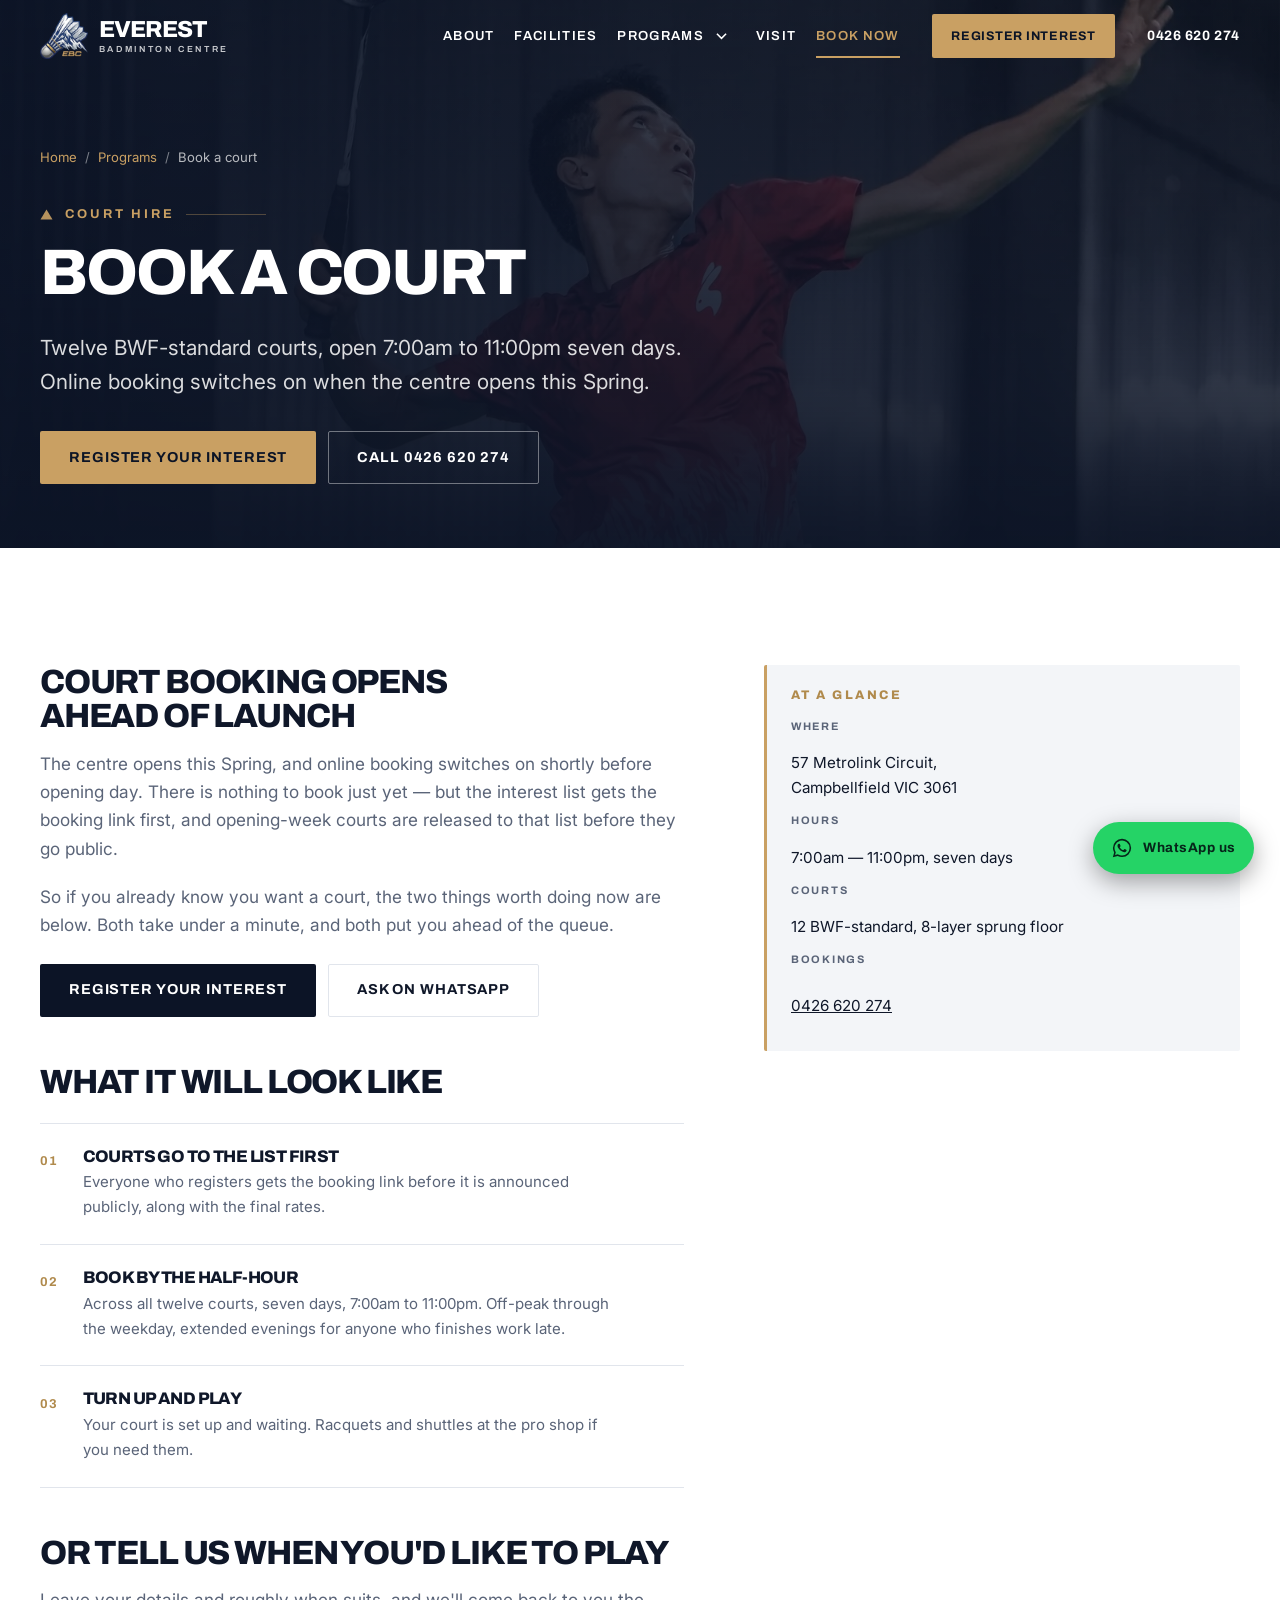
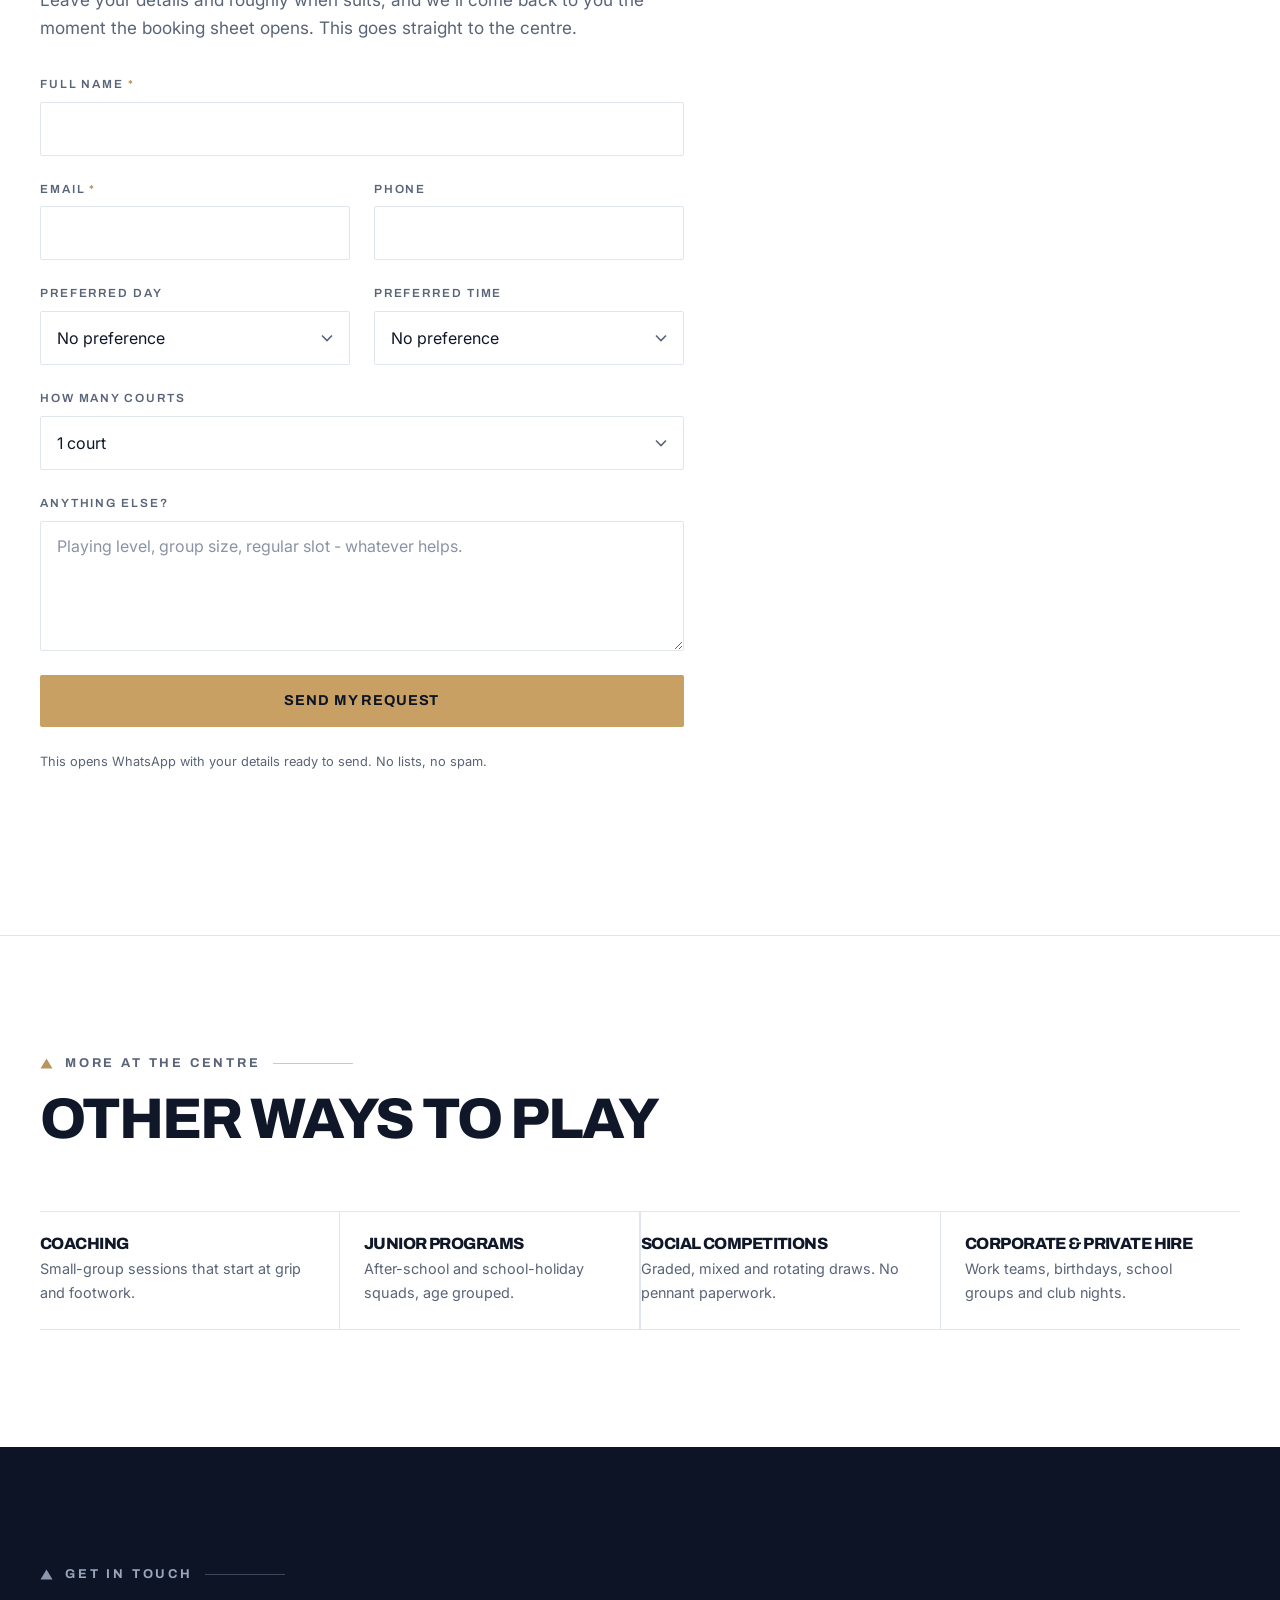
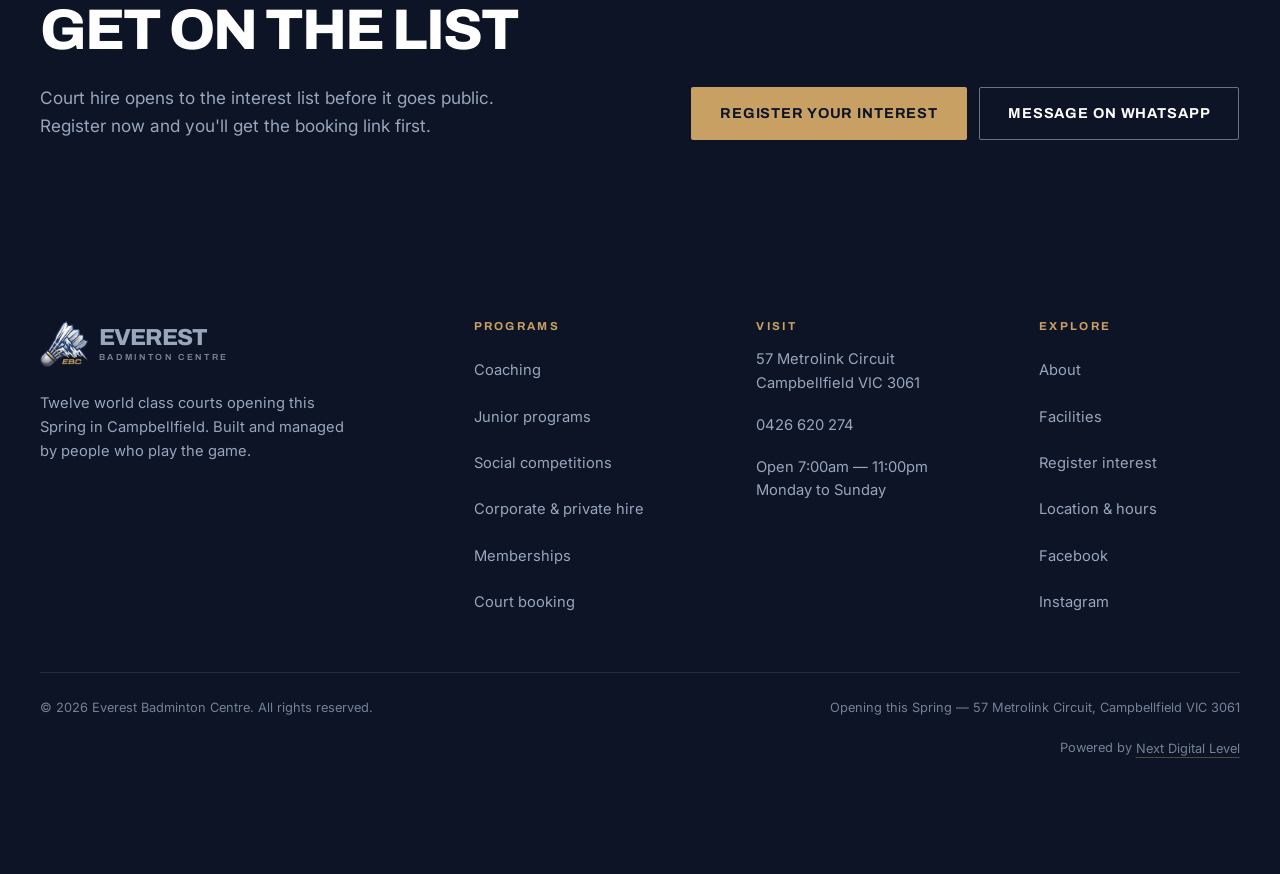
==== commit e4818b2b: "Send every form enquiry to WhatsApp Both forms now deliver to https://wa.me/61421609179, the same nu" ====
--- a/booking.html
+++ b/booking.html
@@ -202,17 +202,7 @@
       <h2>Or tell us when you'd like to play</h2>
       <p>Leave your details and roughly when suits, and we'll come back to you the moment the booking sheet
         opens. This goes straight to the centre.</p>
-
-      <!-- Posts to Web3Forms. JS intercepts and submits with fetch so the visitor
-           stays on the page; the action is the no-JS fallback.
-           THE ACCESS KEY BELOW IS THE ONLY PLACE IT IS SET ON THIS PAGE. -->
-      <form class="form form--light reveal" id="bookingForm" novalidate
-            action="https://api.web3forms.com/submit" method="POST">
-        <input type="hidden" name="access_key" value="PASTE_YOUR_WEB3FORMS_ACCESS_KEY_HERE">
-        <input type="hidden" name="subject" value="New court enquiry from Everest Badminton Centre website">
-        <input type="hidden" name="from_name" value="Everest Badminton Centre website">
-        <!-- spam honeypot: real people never tick this -->
-        <input type="checkbox" name="botcheck" tabindex="-1" autocomplete="off" aria-hidden="true">
+      <form class="form form--light reveal" id="bookingForm" novalidate>
         <div class="form__row">
           <label for="b-name">Full name <span aria-hidden="true">*</span></label>
           <input type="text" id="b-name" name="name" autocomplete="name" required>
@@ -264,7 +254,7 @@
         </div>
 
         <button class="btn btn--accent btn--full" type="submit">Send my request</button>
-        <p class="form__fine">We'll only use this to contact you about your booking. No lists, no spam.</p>
+        <p class="form__fine">This opens WhatsApp with your details ready to send. No lists, no spam.</p>
         <p class="form__status" id="bookingStatus" role="status" aria-live="polite"></p>
       </form>
 
--- a/assets/css/style.css
+++ b/assets/css/style.css
@@ -984,9 +984,6 @@
   padding-right: 2.75rem;
 }
 
-/* Spam honeypot — must stay hidden. `.visually-hidden` alone loses to
-   `.form input`, which would render it as a full-size empty field. */
-.form input[name="botcheck"] { display: none; }
 
 /* Inline links inside the status message: grow the hit area with vertical
    padding rather than a block box, so the sentence still flows. */
